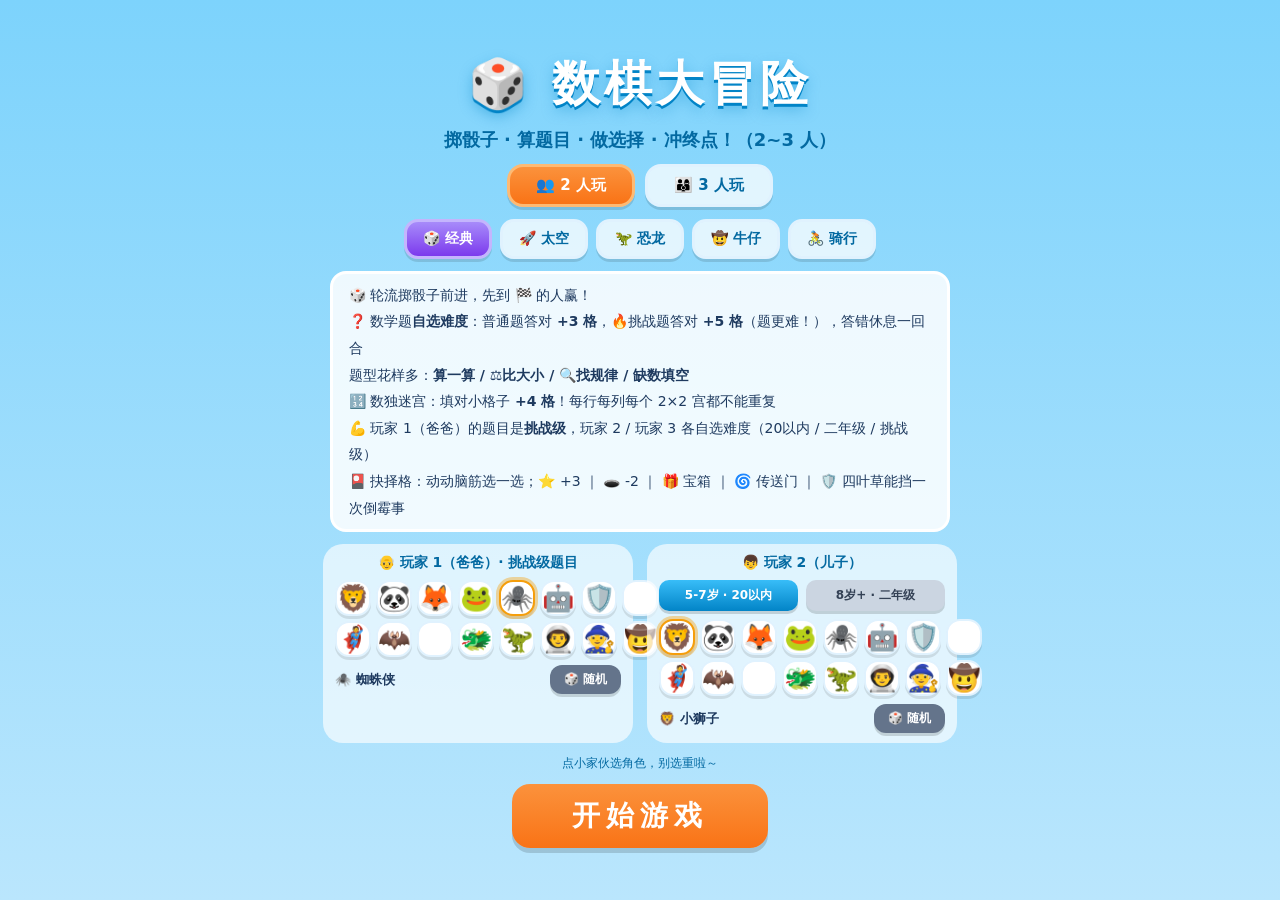
==== index.html @ 0724e5f3 "Add MathCraft game (single-file HTML) and headless test" ====
<!DOCTYPE html>
<html lang="zh-CN">
<head>
<meta charset="UTF-8">
<meta name="viewport" content="width=device-width, initial-scale=1.0, maximum-scale=1.0, user-scalable=no, viewport-fit=cover">
<title>数棋大冒险</title>
<style>
:root{
  --sky1:#7DD3FC; --sky2:#BAE6FD;
  --card:#FFFFFF;
  --ink:#1E3A5F;
  --gold:#F59E0B;
}
*{ margin:0; padding:0; box-sizing:border-box; -webkit-tap-highlight-color:transparent; }
html,body{ width:100%; height:100%; overflow:hidden; }
body{
  font-family:"PingFang SC","Microsoft YaHei",system-ui,sans-serif;
  background:linear-gradient(180deg,var(--sky1),var(--sky2));
  color:var(--ink);
  touch-action:manipulation;
  user-select:none; -webkit-user-select:none;
}
.hidden{ display:none !important; }

/* ============ 通用 ============ */
button{
  font-family:inherit; border:none; cursor:pointer;
  border-radius:18px; font-weight:700; color:#fff;
  box-shadow:0 5px 0 rgba(0,0,0,.15);
  transition:transform .08s, box-shadow .08s, filter .15s;
}
button:active{ transform:translateY(4px); box-shadow:0 1px 0 rgba(0,0,0,.15); }
button:disabled{ filter:grayscale(.6) opacity(.6); pointer-events:none; }

/* ============ 开始界面 ============ */
#screen-start{
  height:100%; display:flex; flex-direction:column; align-items:center;
  justify-content:center; gap:12px; padding:14px; text-align:center;
  overflow-y:auto;
}
#screen-start h1{
  font-size:clamp(28px,5vw,48px); color:#fff; letter-spacing:4px;
  text-shadow:0 3px 0 #0284C7, 0 6px 14px rgba(2,132,199,.4);
}
#screen-start .sub{ font-size:clamp(13px,2.2vw,18px); color:#0369A1; font-weight:700; }
#rules{
  background:rgba(255,255,255,.85); border-radius:16px; padding:8px 16px;
  font-size:clamp(12px,1.8vw,14px); line-height:1.9; max-width:620px;
  border:3px solid #fff; text-align:left;
}
#pick-zone{ display:flex; gap:14px; flex-wrap:wrap; justify-content:center; }
.pick-col{
  background:rgba(255,255,255,.65); border-radius:20px; padding:10px 12px;
  width:min(310px,94vw);
}
.pick-col h3{ font-size:14px; margin-bottom:8px; color:#0369A1; }
#pick-col2{ display:none; }
#pick-col2.show{ display:block; }

/* 人数切换 */
#np-row{ display:flex; gap:10px; }
.np-btn{
  font-size:15px; padding:9px 26px; background:rgba(255,255,255,.75);
  color:#0369A1; border:3px solid #E0F2FE; border-radius:16px;
  box-shadow:0 3px 0 rgba(0,0,0,.12);
}
.np-btn.sel{ background:linear-gradient(180deg,#FB923C,#F97316); color:#fff; border-color:#FDBA74; }

/* 主题选择 */
#theme-row{ display:flex; gap:8px; flex-wrap:wrap; justify-content:center; max-width:640px; }
.th-btn{
  font-size:14px; padding:8px 16px; background:rgba(255,255,255,.75);
  color:#0369A1; border:3px solid #E0F2FE; border-radius:14px;
  box-shadow:0 3px 0 rgba(0,0,0,.12);
}
.th-btn.sel{ background:linear-gradient(180deg,#A78BFA,#7C3AED); color:#fff; border-color:#C4B5FD; }

/* 难度自选弹窗（普通 +3 / 挑战 +5） */
.qlv-card{
  background:var(--card); border-radius:26px; padding:22px 24px; width:min(480px,94vw);
  text-align:center; box-shadow:0 18px 50px rgba(0,0,0,.35);
  border:5px solid #FDE68A; animation:pop .3s;
}
#qlv-who{ font-size:15px; color:#0369A1; font-weight:800; margin-bottom:4px; }
.qlv-title{ font-size:22px; font-weight:900; margin-bottom:16px; }
.qlv-opts{ display:flex; gap:12px; }
.qlv-opts button{ flex:1; min-height:84px; font-size:17px; line-height:1.5; padding:10px 12px; display:flex; align-items:center; justify-content:center; }
#qlv-a{ background:linear-gradient(180deg,#60A5FA,#3B82F6); }
#qlv-b{ background:linear-gradient(180deg,#FB923C,#EA580C); }
.char-grid{ display:grid; grid-template-columns:repeat(8,1fr); gap:5px; }
.char-btn{
  width:100%; aspect-ratio:1; border-radius:14px; font-size:clamp(20px,4vw,26px); padding:0;
  background:#fff; border:2.5px solid #E0F2FE; box-shadow:0 3px 0 rgba(0,0,0,.1);
  display:flex; align-items:center; justify-content:center;
}
.char-btn.sel{ border-color:var(--gold); box-shadow:0 0 0 3px rgba(245,158,11,.4),0 3px 0 rgba(0,0,0,.1); }
.char-btn:active{ transform:translateY(2px); }
.pick-foot{ display:flex; align-items:center; justify-content:space-between; margin-top:8px; }
.pick-name{ font-size:13px; font-weight:900; }
.btn-rand{
  font-size:12px; padding:6px 14px; background:#64748B; border-radius:12px; box-shadow:0 3px 0 rgba(0,0,0,.15);
}
#btn-start{
  font-size:clamp(20px,3.4vw,28px); padding:13px 60px;
  background:linear-gradient(180deg,#FB923C,#F97316);
  letter-spacing:6px; flex-shrink:0;
}
.pick-note{ font-size:12px; color:#0369A1; }

/* ============ 游戏界面 ============ */
#screen-game{ height:100%; display:flex; }
#board-wrap{ flex:1; min-width:0; display:flex; align-items:center; justify-content:center; padding:8px; }
#board-box{
  position:relative; width:100%; height:100%;
  max-width:calc(100vh - 16px);
  background:#FFFDF5; border-radius:22px; box-shadow:0 10px 30px rgba(2,72,120,.25);
  border:5px solid #fff; overflow:hidden;
}
#board{ width:100%; height:100%; display:block; }

/* 面板 */
#panel{
  width:285px; flex-shrink:0; display:flex; flex-direction:column;
  gap:10px; padding:12px; background:rgba(255,255,255,.55); backdrop-filter:blur(4px);
  border-left:3px solid rgba(255,255,255,.8);
}
.p-card{
  display:flex; align-items:center; gap:10px; background:var(--card);
  border-radius:16px; padding:10px 12px; border:3px solid #E2E8F0;
  transition:border-color .2s, box-shadow .2s;
}
#pcards{ display:flex; flex-direction:column; gap:10px; }
.p-card.active{ border-color:var(--gold); box-shadow:0 0 0 4px rgba(245,158,11,.35); }
.pc-emoji{ font-size:34px; line-height:1; }
.pc-name{ font-weight:800; font-size:15px; }
.pc-lv{ font-size:10px; background:#DBEAFE; color:#1D4ED8; border-radius:8px; padding:1px 6px; font-weight:800; margin-left:5px; }
.pc-pos{ font-size:12px; color:#64748B; font-weight:600; }

#btn-dice{
  background:linear-gradient(180deg,#34D399,#10B981);
  display:flex; flex-direction:column; align-items:center; gap:2px;
  padding:12px; font-size:15px; letter-spacing:2px;
}
#dice-face{ font-size:44px; line-height:1.1; }
#dice-num{ font-size:22px; }
#turn-name{ font-size:12px; opacity:.9; }

#log{
  flex:1; min-height:60px; background:rgba(255,255,255,.75); border-radius:14px;
  padding:8px 10px; overflow:hidden; display:flex; flex-direction:column; gap:5px;
  font-size:12.5px; line-height:1.45;
}
#log div{ animation:fadein .35s; }
#log div:first-child{ font-weight:800; color:#0369A1; }
@keyframes fadein{ from{opacity:0; transform:translateY(-4px);} to{opacity:1;} }

#btn-sound{
  position:absolute; top:10px; right:10px; z-index:30;
  width:46px; height:46px; border-radius:50%; font-size:22px;
  background:rgba(255,255,255,.9); border:3px solid #E0F2FE; box-shadow:none;
}
#btn-back{
  position:absolute; top:10px; left:10px; z-index:30;
  width:46px; height:46px; border-radius:50%; font-size:21px;
  background:rgba(255,255,255,.9); border:3px solid #E0F2FE; box-shadow:none;
}
#btn-back.armed{ background:#FEE2E2; border-color:#FCA5A5; }

/* ============ 弹窗通用 ============ */
.modal{
  position:fixed; inset:0; background:rgba(14,42,71,.55); z-index:50;
  display:flex; align-items:center; justify-content:center; padding:18px;
}

/* ============ 答题弹窗 ============ */
.quiz-card{
  background:var(--card); border-radius:26px; padding:22px 26px; width:min(480px,94vw);
  text-align:center; box-shadow:0 18px 50px rgba(0,0,0,.35);
  border:5px solid #FDE68A; animation:pop .3s;
}
@keyframes pop{ from{transform:scale(.7); opacity:0;} to{transform:scale(1);} }
#quiz-who{ font-size:15px; color:#0369A1; font-weight:800; margin-bottom:6px; }
#quiz-text{
  font-size:clamp(34px,8vw,54px); font-weight:900; letter-spacing:2px;
  margin:8px 0 18px; color:var(--ink);
}
#quiz-opts{ display:flex; gap:12px; justify-content:center; flex-wrap:wrap; }
.q-opt{
  min-width:110px; padding:16px 20px; font-size:34px; font-weight:900;
  background:linear-gradient(180deg,#60A5FA,#3B82F6);
}
.q-opt.ok{ background:linear-gradient(180deg,#4ADE80,#22C55E); animation:shake .4s; }
.q-opt.no{ background:linear-gradient(180deg,#F87171,#EF4444); animation:shake .4s; }
@keyframes shake{ 25%{transform:translateX(-6px)} 75%{transform:translateX(6px)} }
#quiz-result{ margin-top:14px; font-size:20px; font-weight:900; min-height:28px; }

/* ============ 抉择事件弹窗 ============ */
.event-card{
  background:var(--card); border-radius:26px; padding:22px 24px; width:min(500px,94vw);
  text-align:center; box-shadow:0 18px 50px rgba(0,0,0,.35);
  border:5px solid #C4B5FD; animation:pop .3s;
}
#ev-icon{ font-size:56px; line-height:1.2; }
#ev-title{ font-size:24px; font-weight:900; margin:4px 0 8px; color:var(--ink); }
#ev-text{
  font-size:15px; line-height:1.75; color:#334155; background:#F8FAFC;
  border-radius:14px; padding:10px 14px; margin-bottom:16px;
}
.ev-opts{ display:flex; gap:12px; }
.ev-opts button{
  flex:1; min-height:76px; font-size:17px; line-height:1.5; padding:10px 12px;
  display:flex; align-items:center; justify-content:center;
}
#ev-a{ background:linear-gradient(180deg,#FB923C,#EA580C); }
#ev-b{ background:linear-gradient(180deg,#38BDF8,#0284C7); }
#ev-result{ margin-top:14px; font-size:20px; font-weight:900; min-height:28px; }

/* ============ 数独迷宫弹窗 ============ */
.sudoku-card{
  background:var(--card); border-radius:26px; padding:22px 26px; width:min(460px,94vw);
  text-align:center; box-shadow:0 18px 50px rgba(0,0,0,.35);
  border:5px solid #A7F3D0; animation:pop .3s;
}
#sd-who{ font-size:15px; color:#0369A1; font-weight:800; margin-bottom:12px; }
#sd-grid{
  display:grid; grid-template-columns:repeat(4,1fr); gap:4px;
  width:min(290px,76vw); margin:0 auto 16px;
  background:#334155; padding:5px; border-radius:12px;
}
.sd-cell{
  aspect-ratio:1; background:#F8FAFC; border-radius:8px;
  display:flex; align-items:center; justify-content:center;
  font-size:clamp(22px,6vw,30px); font-weight:900; color:var(--ink);
}
.sd-cell.b2{ background:#FEF9C3; }          /* 对角宫用淡黄区分 2×2 分区 */
.sd-cell.h{ background:#FEF3C7; outline:3px solid #F59E0B; }
.sd-cell.ok{ background:#4ADE80; }
.sd-cell.no{ background:#F87171; }
#sd-opts{ display:flex; gap:10px; justify-content:center; }
#sd-opts button{
  width:62px; height:62px; font-size:30px; font-weight:900;
  background:linear-gradient(180deg,#34D399,#059669);
}
#sd-opts button:disabled{ opacity:.35; }
#sd-result{ margin-top:12px; font-size:19px; font-weight:900; min-height:26px; }

/* 长题目（比大小/找规律/填空）字号 */
#quiz-text.small{ font-size:clamp(24px,5.5vw,40px); letter-spacing:1px; }

/* 开始界面难度按钮 */
.lv-row{ display:flex; gap:8px; margin-bottom:8px; }
.lv-btn{
  flex:1; font-size:12px; padding:7px 4px; background:#CBD5E1; color:#334155;
  border-radius:10px; box-shadow:0 3px 0 rgba(0,0,0,.15);
}
.lv-btn.sel{ background:linear-gradient(180deg,#38BDF8,#0284C7); color:#fff; }

/* ============ 胜利界面 ============ */
.win-card{
  background:var(--card); border-radius:26px; padding:28px 34px; text-align:center;
  width:min(440px,92vw); border:5px solid #FDE68A; animation:pop .35s; position:relative;
}
#win-emoji{ font-size:88px; animation:bounce 1s infinite alternate; }
@keyframes bounce{ from{transform:translateY(0)} to{transform:translateY(-14px)} }
#win-text{ font-size:30px; font-weight:900; margin:8px 0 18px; color:var(--ink); }
#btn-again{ font-size:20px; padding:12px 40px; background:linear-gradient(180deg,#FB923C,#F97316); margin:0 6px; }
#btn-home{ font-size:15px; padding:12px 24px; background:#94A3B8; margin:0 6px; }
.confetti{ position:absolute; inset:0; overflow:hidden; pointer-events:none; border-radius:22px; }
.confetti span{
  position:absolute; top:-40px; font-size:22px; animation:fall linear infinite;
}
@keyframes fall{ to{ transform:translateY(120vh) rotate(360deg); } }

/* ============ Toast ============ */
#toast{
  position:fixed; left:50%; bottom:9%; transform:translateX(-50%) translateY(20px);
  background:rgba(30,58,95,.92); color:#fff; font-size:17px; font-weight:800;
  padding:12px 26px; border-radius:40px; z-index:60; opacity:0;
  transition:opacity .25s, transform .25s; pointer-events:none; white-space:nowrap;
  max-width:94vw; overflow:hidden; text-overflow:ellipsis;
}
#toast.show{ opacity:1; transform:translateX(-50%) translateY(0); }

/* ============ 竖屏适配 ============ */
@media (orientation:portrait){
  #screen-game{ flex-direction:column; }
  #board-box{ max-width:none; max-height:56vh; }
  #panel{
    width:auto; flex-direction:row; align-items:center; flex-wrap:wrap;
    border-left:none; border-top:3px solid rgba(255,255,255,.8);
    gap:8px; padding:8px 10px;
  }
  .p-card{ flex:1; min-width:120px; padding:6px 10px; }
  .pc-emoji{ font-size:26px; }
  .pc-name{ font-size:13px; }
  #btn-dice{ padding:6px 18px; flex-direction:row; gap:8px; }
  #dice-face{ font-size:30px; }
  #dice-num{ font-size:16px; }
  #turn-name{ display:none; }
  #log{ display:none; }
  .ev-opts{ flex-direction:column; }
}
</style>
</head>
<body>

<!-- ===== 开始界面 ===== -->
<div id="screen-start">
  <h1 id="game-title">🎲 数棋大冒险</h1>
  <div class="sub">掷骰子 · 算题目 · 做选择 · 冲终点！（2~3 人）</div>
  <div id="np-row">
    <button class="np-btn sel" id="np-2">👥 2 人玩</button>
    <button class="np-btn" id="np-3">👨‍👩‍👦 3 人玩</button>
  </div>
  <div id="theme-row">
    <button class="th-btn sel" data-theme="classic">🎲 经典</button>
    <button class="th-btn" data-theme="space">🚀 太空</button>
    <button class="th-btn" data-theme="dino">🦖 恐龙</button>
    <button class="th-btn" data-theme="cowboy">🤠 牛仔</button>
    <button class="th-btn" data-theme="bike">🚴 骑行</button>
  </div>
  <div id="rules">
    🎲 轮流掷骰子前进，先到 🏁 的人赢！<br>
    ❓ 数学题<b>自选难度</b>：普通题答对 <b>+3 格</b>，🔥挑战题答对 <b>+5 格</b>（题更难！），答错休息一回合<br>
    题型花样多：<b>算一算 / ⚖️比大小 / 🔍找规律 / 缺数填空</b><br>
    🔢 数独迷宫：填对小格子 <b>+4 格</b>！每行每列每个 2×2 宫都不能重复<br>
    💪 玩家 1（爸爸）的题目是<b>挑战级</b>，玩家 2 / 玩家 3 各自选难度（20以内 / 二年级 / 挑战级）<br>
    🎴 抉择格：动动脑筋选一选；⭐ +3 ｜ 🕳️ -2 ｜ 🎁 宝箱 ｜ 🌀 传送门 ｜ 🛡️ 四叶草能挡一次倒霉事
  </div>
  <div id="pick-zone">
    <div class="pick-col">
      <h3>👴 玩家 1（爸爸）· 挑战级题目</h3>
      <div class="char-grid" id="pick0"></div>
      <div class="pick-foot">
        <span class="pick-name" id="pname-pick0"></span>
        <button class="btn-rand" id="rand0">🎲 随机</button>
      </div>
    </div>
    <div class="pick-col">
      <h3>👦 玩家 2（儿子）</h3>
      <div class="lv-row">
        <button class="lv-btn sel" id="lv-easy">5-7岁 · 20以内</button>
        <button class="lv-btn" id="lv-mid">8岁+ · 二年级</button>
      </div>
      <div class="char-grid" id="pick1"></div>
      <div class="pick-foot">
        <span class="pick-name" id="pname-pick1"></span>
        <button class="btn-rand" id="rand1">🎲 随机</button>
      </div>
    </div>
    <div class="pick-col" id="pick-col2">
      <h3>🧑 玩家 3</h3>
      <div class="lv-row">
        <button class="lv-btn sel" id="lv2-easy">5-7岁</button>
        <button class="lv-btn" id="lv2-mid">8岁+</button>
        <button class="lv-btn" id="lv2-hard">挑战级</button>
      </div>
      <div class="char-grid" id="pick2"></div>
      <div class="pick-foot">
        <span class="pick-name" id="pname-pick2"></span>
        <button class="btn-rand" id="rand2">🎲 随机</button>
      </div>
    </div>
  </div>
  <div class="pick-note">点小家伙选角色，别选重啦～</div>
  <button id="btn-start">开始游戏</button>
</div>

<!-- ===== 游戏界面 ===== -->
<div id="screen-game" class="hidden">
  <div id="board-wrap">
    <div id="board-box">
      <svg id="board" viewBox="0 0 1000 1000" preserveAspectRatio="xMidYMid meet"></svg>
      <button id="btn-back" title="返回主页">🏠</button>
      <button id="btn-sound" title="声音">🔊</button>
    </div>
  </div>
  <div id="panel">
    <div id="pcards"></div>
    <button id="btn-dice">
      <span id="dice-face">🎲</span>
      <span id="dice-num">掷骰子</span>
      <span id="turn-name"></span>
    </button>
    <div id="log"></div>
  </div>
</div>

<!-- ===== 难度自选弹窗 ===== -->
<div id="modal-qlv" class="modal hidden">
  <div class="qlv-card">
    <div id="qlv-who"></div>
    <div class="qlv-title">敢挑战更难的题吗？</div>
    <div class="qlv-opts">
      <button id="qlv-a">🙂 普通题<br>答对 +3 格</button>
      <button id="qlv-b">🔥 挑战题<br>答对 +5 格</button>
    </div>
  </div>
</div>

<!-- ===== 答题弹窗 ===== -->
<div id="modal-quiz" class="modal hidden">
  <div class="quiz-card">
    <div id="quiz-who"></div>
    <div id="quiz-text"></div>
    <div id="quiz-opts"></div>
    <div id="quiz-result"></div>
  </div>
</div>

<!-- ===== 抉择事件弹窗 ===== -->
<div id="modal-event" class="modal hidden">
  <div class="event-card">
    <div id="ev-icon">🎴</div>
    <div id="ev-title"></div>
    <div id="ev-text"></div>
    <div class="ev-opts">
      <button id="ev-a"></button>
      <button id="ev-b"></button>
    </div>
    <div id="ev-result"></div>
  </div>
</div>

<!-- ===== 数独迷宫弹窗 ===== -->
<div id="modal-sudoku" class="modal hidden">
  <div class="sudoku-card">
    <div id="sd-who"></div>
    <div id="sd-grid"></div>
    <div id="sd-opts"></div>
    <div id="sd-result"></div>
  </div>
</div>

<!-- ===== 胜利界面 ===== -->
<div id="overlay-win" class="modal hidden">
  <div class="win-card">
    <div class="confetti" id="confetti"></div>
    <div id="win-emoji"></div>
    <div id="win-text"></div>
    <button id="btn-again">再来一局</button>
    <button id="btn-home">回首页</button>
  </div>
</div>

<div id="toast"></div>

<script>
"use strict";
/* =========================================================
   数棋大冒险 v5 —— 2~3 人数学棋盘游戏
   10×10=100 格蛇形路径：掷骰子 + 分难度数学题（可自选挑战）
   + 情境抉择 + 数独迷宫 + 5 套主题皮肤
========================================================= */
const COLS = 10, ROWS = 10, TOTAL = COLS * ROWS, CELL = 100;

/* 16 个角色：动物 / 超级英雄 / 神话巨兽 / 职业梦想 */
const CHARS = [
  { id:'lion',    emoji:'🦁', name:'小狮子', color:'#F59E0B' },
  { id:'panda',   emoji:'🐼', name:'大熊猫', color:'#64748B' },
  { id:'fox',     emoji:'🦊', name:'小狐狸', color:'#F97316' },
  { id:'frog',    emoji:'🐸', name:'小青蛙', color:'#22C55E' },
  { id:'spider',  emoji:'🕷️', name:'蜘蛛侠', color:'#DC2626' },
  { id:'iron',    emoji:'🤖', name:'钢铁侠', color:'#0284C7' },
  { id:'captain', emoji:'🛡️', name:'美国队长', color:'#1D4ED8' },
  { id:'thor',    emoji:'⚡', name:'雷神', color:'#7C3AED' },
  { id:'superman',emoji:'🦸', name:'超人', color:'#B91C1C' },
  { id:'batman',  emoji:'🦇', name:'蝙蝠侠', color:'#111827' },
  { id:'monkey',  emoji:'🐵', name:'孙悟空', color:'#EA580C' },
  { id:'dragon',  emoji:'🐲', name:'小神龙', color:'#059669' },
  { id:'dino',    emoji:'🦖', name:'霸王龙', color:'#16A34A' },
  { id:'astro',   emoji:'👨‍🚀', name:'宇航员', color:'#4F46E5' },
  { id:'wizard',  emoji:'🧙', name:'魔法师', color:'#9333EA' },
  { id:'cowboy',  emoji:'🤠', name:'小牛仔', color:'#A16207' },
];

const CELL_STYLE = {
  start:  { bg:'#86EFAC', icon:'' },
  end:    { bg:'#FCA5A5', icon:'' },
  normal: { bg:null,      icon:'' },
  quiz:   { bg:'#BFDBFE', icon:'❓' },
  star:   { bg:'#FDE68A', icon:'⭐' },
  trap:   { bg:'#D6D3D1', icon:'🕳️' },
  chest:  { bg:'#FBCFE8', icon:'🎁' },
  choice: { bg:'#E9D5FF', icon:'🎴' },
  portal: { bg:'#DDD6FE', icon:'🌀' },
  sudoku: { bg:'#A7F3D0', icon:'🔢' },
};

/* ---------- 主题皮肤（背景 / 棋盘配色 / 起终点图标 / 标题） ---------- */
const THEMES = {
  classic: { title:'🎲 数棋大冒险', bg:['#7DD3FC','#BAE6FD'], boardBg:'#FFFDF5', cells:['#FFF7E0','#FDECC8'], start:'🚩', end:'🏁' },
  space:   { title:'🚀 太空数棋',  bg:['#312E81','#7C3AED'], boardBg:'#F5F3FF', cells:['#EDE9FE','#E0E7FF'], start:'🚀', end:'🪐' },
  dino:    { title:'🦖 恐龙数棋',  bg:['#059669','#6EE7B7'], boardBg:'#F7FDF2', cells:['#ECFDF5','#D1FAE5'], start:'🥚', end:'🌋' },
  cowboy:  { title:'🤠 牛仔数棋',  bg:['#D97706','#FDE68A'], boardBg:'#FFFDF5', cells:['#FEF3C7','#FDE68A'], start:'🌵', end:'💰' },
  bike:    { title:'🚴 骑行数棋',  bg:['#0284C7','#67E8F9'], boardBg:'#F0FDFA', cells:['#CCFBF1','#BEEFE8'], start:'🚴', end:'🏆' },
};
let theme = 'classic';
function applyTheme(t){
  theme = t;
  const TH = THEMES[t];
  document.body.style.background = `linear-gradient(180deg,${TH.bg[0]},${TH.bg[1]})`;
  $('board-box').style.background = TH.boardBg;
  $('game-title').textContent = TH.title;
  document.querySelectorAll('.th-btn').forEach(b => b.classList.toggle('sel', b.dataset.theme === t));
}

/* ---------- 状态 ---------- */
let board = [];
let P = [];
let cur = 0;
let busy = false;
let winner = null;   // null=进行中；>=0 获胜者；-2=已中止
let soundOn = true;
let lastQ = '';
let nPlayers = 2;    // 2 或 3
const LV_LABEL = { easy:'20以内', mid:'二年级', hard:'挑战级 💪', hell:'极限 🔥' };

const $ = id => document.getElementById(id);
const sleep = ms => new Promise(r => setTimeout(r, ms));
const rnd = n => Math.floor(Math.random() * n);
function shuffle(a){ for(let i=a.length-1;i>0;i--){ const j=rnd(i+1); [a[i],a[j]]=[a[j],a[i]]; } return a; }

/* ---------- 音效（Web Audio 合成，无外部文件） ---------- */
let actx = null;
function beep(freq, dur, type, vol, when){
  if(!soundOn) return;
  try{
    if(!actx) actx = new (window.AudioContext || window.webkitAudioContext)();
    if(actx.state === 'suspended') actx.resume();
    const t = actx.currentTime + (when||0);
    const o = actx.createOscillator(), g = actx.createGain();
    o.type = type || 'sine';
    o.frequency.setValueAtTime(freq, t);
    g.gain.setValueAtTime(vol || 0.18, t);
    g.gain.exponentialRampToValueAtTime(0.01, t + dur);
    o.connect(g); g.connect(actx.destination);
    o.start(t); o.stop(t + dur + 0.05);
  }catch(e){}
}
const sfx = {
  dice(){ for(let i=0;i<4;i++) beep(300+rnd(400), .05, 'square', .08, i*.06); },
  move(){ beep(500+rnd(150), .06, 'sine', .12); },
  correct(){ beep(523,.12,'sine',.2); beep(659,.12,'sine',.2,.12); beep(784,.2,'sine',.2,.24); },
  wrong(){ beep(220,.18,'sawtooth',.12); beep(165,.25,'sawtooth',.12,.15); },
  star(){ [660,784,988,1319].forEach((f,i)=>beep(f,.1,'triangle',.15,i*.08)); },
  trap(){ beep(400,.15,'sawtooth',.1); beep(300,.15,'sawtooth',.1,.12); beep(200,.25,'sawtooth',.1,.24); },
  portal(){ for(let i=0;i<8;i++) beep(400+i*120,.06,'sine',.1,i*.05); },
  shield(){ [523,698,880].forEach((f,i)=>beep(f,.12,'triangle',.16,i*.09)); },
  win(){ [523,523,784,1047].forEach((f,i)=>beep(f,.18,'triangle',.2,i*.15)); [262,330,392,523].forEach((f,i)=>beep(f,.3,'sine',.12,i*.15)); },
};

/* ---------- 棋盘生成（每局随机） ---------- */
function cellXY(n){
  const row = Math.floor((n-1)/COLS);      // 0 = 底部行
  const idx = (n-1) % COLS;
  const col = (row % 2 === 0) ? idx : COLS-1-idx; // 蛇形
  return { col, row, x: col*CELL + CELL/2, y: (ROWS-1-row)*CELL + CELL/2 };
}
function isTrapNear(cells,n){
  const types = [n-1,n+1,n-COLS,n+COLS].filter(v=>v>=1&&v<=TOTAL);
  return types.some(v => cells[v-1].type === 'trap');
}
function genBoard(){
  const cells = [];
  for(let n=1;n<=TOTAL;n++) cells.push({ n, type:'normal' });
  cells[0].type = 'start';
  cells[TOTAL-1].type = 'end';

  const pool = [];
  for(let n=8;n<=TOTAL-2;n++) pool.push(n);   // 前 7 格安全区
  shuffle(pool);
  const used = new Set([1, TOTAL-1, TOTAL]);
  const take = cond => {
    for(let i=0;i<pool.length;i++){
      const v = pool[i];
      if(!used.has(v) && (!cond || cond(v))) { used.add(v); return pool.splice(i,1)[0]; }
    }
    return null;
  };
  const setT = (n,t) => { if(n) cells[n-1].type = t; };

  // 传送门最先分配（入口 15~50，出口 = 入口 + 15~25 且为可用格）
  const pin = take(n => n>=15 && n<=50);
  if(pin){
    let pout = null;
    for(let k=15;k<=25 && !pout;k++){
      const cand = pin + k;
      if(cand < TOTAL-1 && !used.has(cand)){ pout = cand; used.add(cand); }
    }
    if(pout){ setT(pin,'portal'); cells[pin-1].exit = pout; }
  }
  // 数学题 20 个（核心玩法，多一点）
  for(let i=0;i<20;i++) setT(take(), 'quiz');
  // 幸运星 8 个
  for(let i=0;i<8;i++) setT(take(), 'star');
  // 宝箱 5 个
  for(let i=0;i<5;i++) setT(take(), 'chest');
  // 陷阱 8 个（彼此不相邻）
  for(let i=0;i<8;i++) setT(take(n => !isTrapNear(cells,n)), 'trap');
  // 抉择格 6 个
  for(let i=0;i<6;i++) setT(take(), 'choice');
  // 数独迷宫 4 个
  for(let i=0;i<4;i++) setT(take(), 'sudoku');
  return cells;
}

/* ---------- 棋盘渲染 ---------- */
function svgEl(tag, attrs){
  const el = document.createElementNS('http://www.w3.org/2000/svg', tag);
  for(const k in attrs) el.setAttribute(k, attrs[k]);
  return el;
}
function renderBoard(){
  const svg = $('board');
  svg.innerHTML = '';
  const TH = THEMES[theme];
  board.forEach(c => {
    const { x, y } = cellXY(c.n);
    const st = CELL_STYLE[c.type];
    let bg = st.bg;
    if(!bg){
      const { col, row } = cellXY(c.n);
      bg = (col + row) % 2 === 0 ? TH.cells[0] : TH.cells[1];
    }
    const g = svgEl('g', {});
    g.appendChild(svgEl('rect', {
      x:x-42, y:y-42, width:84, height:84, rx:18, fill:bg,
      stroke:'#FFFFFF', 'stroke-width':3,
    }));
    const num = svgEl('text', {
      x:x-32, y:y-26, 'font-size':17, fill:'#94A3B8',
      'font-weight':800, 'font-family':'inherit',
    });
    num.textContent = c.n;
    g.appendChild(num);
    const iconTxt = (c.type === 'start') ? TH.start : (c.type === 'end') ? TH.end : st.icon;
    if(iconTxt){
      const ic = svgEl('text', {
        x, y:y+8, 'font-size':c.type==='end'?46:36, 'text-anchor':'middle',
      });
      ic.textContent = iconTxt;
      g.appendChild(ic);
      if(c.type === 'portal'){
        const out = svgEl('text', {
          x, y:y+34, 'font-size':16, fill:'#6D28D9', 'text-anchor':'middle', 'font-weight':800,
        });
        out.textContent = '→' + c.exit;
        g.appendChild(out);
      }
    }
    svg.appendChild(g);
  });
  P.forEach((p,i) => {
    const g = svgEl('g', { class:'pawn' });
    const small = (nPlayers === 3);   // 3 人时棋子缩小
    g.appendChild(svgEl('circle', {
      r: small ? 26 : 33, fill:p.color, 'fill-opacity':.3, stroke:p.color, 'stroke-width':4,
    }));
    const t = svgEl('text', {
      'font-size': small ? 34 : 42, 'text-anchor':'middle', y:12,
    });
    t.textContent = p.emoji;
    g.appendChild(t);
    p.g = g;
    svg.appendChild(g);
    positionPawn(i, false);
  });
}
function positionPawn(i, hop){
  const p = P[i];
  const { x, y } = cellXY(p.pos);
  // 同格多人棋子的排布偏移
  const OFF2 = [[-19,-13],[19,13]];
  const OFF3 = [[-28,-16],[28,-16],[0,20]];
  const [dx, dy] = (nPlayers === 3 ? OFF3 : OFF2)[i] || [0,0];
  const dy2 = hop ? -12 : 0;
  p.g.setAttribute('transform', `translate(${x+dx},${y+dy+dy2})`);
}

/* ---------- 数学题生成（三档难度 × 四种题型） ----------
   easy（5-7岁）：20 以内加减
   mid（8岁+）：乘法口诀 + 100以内加减 + 表内除法
   hard（爸爸）：100 以内加减 + 表内乘除 + 递减/平方规律
   题型：calc 算一算 / cmp 比大小 / seq 找规律 / blank 缺数填空  */
function pickLevelCalc(level){
  let a, b, ans, op;
  if(level === 'hell'){
    const r = Math.random();
    if(r < 0.35){ op='+'; a = 100 + rnd(650); const bmax = 940 - a; b = bmax >= 20 ? 20 + rnd(bmax - 19) : 20; ans = a + b; }
    else if(r < 0.65){ op='-'; a = 300 + rnd(600); b = 50 + rnd(a - 50); ans = a - b; }
    else if(r < 0.85){ op='×'; a = 12 + rnd(80); b = 3 + rnd(7); ans = a * b; }
    else { op='÷'; b = 3 + rnd(12); ans = 3 + rnd(30); a = b * ans; }
  }else if(level === 'hard'){
    const r = Math.random();
    if(r < 0.35){ op='+'; a = 15 + rnd(75); const bmax = 95 - a; b = bmax >= 5 ? 5 + rnd(bmax - 4) : 5; ans = a + b; }
    else if(r < 0.65){ op='-'; a = 25 + rnd(74); b = 5 + rnd(a - 5); ans = a - b; }
    else if(r < 0.85){ op='×'; a = 3 + rnd(7); b = 3 + rnd(7); ans = a * b; }
    else { op='÷'; b = 2 + rnd(7); ans = 2 + rnd(8); a = b * ans; }
  }else if(level === 'mid'){
    const r = Math.random();
    if(r < 0.5){ op='×'; a = 2 + rnd(8); b = 2 + rnd(8); ans = a * b; }
    else if(r < 0.8){ op='+'; a = 12 + rnd(78); const bmax = 95 - a; b = bmax >= 5 ? 5 + rnd(bmax - 4) : 5; ans = a + b; }
    else { op='÷'; b = 2 + rnd(7); ans = 2 + rnd(8); a = b * ans; }
  }else{
    if(Math.random() < 0.5){ op='+'; a = 2 + rnd(17); const bmax = Math.min(9, 20 - a); b = bmax >= 1 ? 1 + rnd(bmax) : 1; ans = a + b; }
    else { op='-'; a = 5 + rnd(15); b = 1 + rnd(a-1); ans = a - b; }
  }
  return { a, b, ans, op };
}
function genQuestion(level){
  let text, ans;
  const r = Math.random();
  const mode = (r < 0.4) ? 'calc' : (r < 0.6) ? 'cmp' : (r < 0.8) ? 'seq' : 'blank';

  if(mode === 'cmp'){            // 比大小："8 + 5 ◯ 12"
    let lv, rv;
    if(level === 'easy'){ const c = pickLevelCalc('easy'); lv = c.ans; text = `${c.a} ${c.op} ${c.b}`; rv = Math.max(0, lv + (Math.random()<0.3 ? 0 : (Math.random()<0.5?-1:1)*(1+rnd(3)))); }
    else if(level === 'mid'){
      const L = pickLevelCalc('mid'), R = pickLevelCalc('mid');
      lv = L.ans; rv = R.ans;
      text = `${L.a} ${L.op} ${L.b} ◯ ${R.a} ${R.op} ${R.b}`;
      ans = lv > rv ? '>' : lv < rv ? '<' : '=';
      return { text, ans, opts: shuffle(['>','<','=']), small:true };
    }
    if(level === 'easy') text += ` ◯ ${rv}`;
    else { // hard / hell：两边都是算式
      const lvCalc = (level === 'hell') ? 'hell' : 'hard';
      const L = pickLevelCalc(lvCalc), R = pickLevelCalc(lvCalc);
      lv = L.ans; rv = R.ans;
      text = `${L.a} ${L.op} ${L.b} ◯ ${R.a} ${R.op} ${R.b}`;
    }
    ans = lv > rv ? '>' : lv < rv ? '<' : '=';
    return { text, ans, opts: shuffle(['>','<','=']), small:true };
  }

  if(mode === 'seq'){            // 找规律："3, 6, 9, ?, 15"
    let arr;
    if(level === 'easy'){
      const d = [1,2,3,5,10][rnd(5)], s = 1 + rnd(9);
      arr = [s, s+d, s+2*d, s+3*d, s+4*d];
    }else if(level === 'mid'){
      if(Math.random() < 0.6){ const d = 2 + rnd(5), s = 1 + rnd(8); arr = [s, s+d, s+2*d, s+3*d, s+4*d]; }
      else { const s = 1 + rnd(3); arr = [s, s*2, s*4, s*8, s*16]; }   // 翻倍序列
    }else if(level === 'hard'){
      const t = Math.random();
      if(t < 0.4){ const d = 2 + rnd(7), s = 40 + rnd(55); arr = [s, s-d, s-2*d, s-3*d, s-4*d]; } // 递减
      else if(t < 0.7){ const m = 1 + rnd(2); arr = [1, 4, 9, 16, 25].map(x => x * m); }           // 平方数
      else { const d = 3 + rnd(7), s = 2 + rnd(10); arr = [s, s+d, s+2*d, s+3*d, s+4*d]; }
    }else{ // hell
      const t = Math.random();
      if(t < 0.4){ const d = 8 + rnd(20), s = 300 + rnd(600); arr = [s, s-d, s-2*d, s-3*d, s-4*d]; }
      else if(t < 0.7){ const m = 1 + rnd(4); arr = [1, 4, 9, 16, 25].map(x => x * m); }
      else { const d = 9 + rnd(20), s = 5 + rnd(30); arr = [s, s+d, s+2*d, s+3*d, s+4*d]; }
    }
    const hole = 2 + rnd(2);     // 挖第 3 或第 4 个
    ans = arr[hole];
    text = arr.map((v,i) => i===hole ? '?' : v).join(', ');
    return { text, ans: String(ans), opts: genNumOpts(ans, level), small:true };
  }

  if(mode === 'blank'){          // 缺数填空："7 + ? = 12" / "4 × ? = 24"
    let a, op, c;
    if(level === 'easy'){
      if(Math.random() < 0.6){ a = 2 + rnd(16); c = a + 1 + rnd(Math.max(1, 19 - a)); op='+'; }
      else { a = 6 + rnd(14); c = 1 + rnd(a - 1); op='-'; }
    }else if(level === 'mid'){
      const t = Math.random();
      if(t < 0.5){ a = 2 + rnd(8); op='×'; c = a * (2 + rnd(8)); }
      else if(t < 0.8){ a = 20 + rnd(75); op='-'; c = 1 + rnd(a - 1); }
      else { op='÷'; const b = 2 + rnd(7), q = 2 + rnd(8); a = b * q; c = b; /* a ÷ ? = q */ }
      if(op==='÷') return { text: `${a} ÷ ? = ${a / c}`, ans: String(c), opts: genNumOpts(c, level), small:true };
    }else if(level === 'hell'){
      const t = Math.random();
      if(t < 0.35){ a = 11 + rnd(80); op='×'; c = a * (3 + rnd(9)); }
      else if(t < 0.7){ a = 200 + rnd(700); op='-'; c = 10 + rnd(a - 10); }
      else { op='÷'; const b = 3 + rnd(12), q = 4 + rnd(30); a = b * q; c = b; return { text: `${a} ÷ ? = ${q}`, ans: String(c), opts: genNumOpts(c, level), small:true }; }
    }else{
      const t = Math.random();
      if(t < 0.35){ a = 3 + rnd(8); op='×'; c = a * (3 + rnd(7)); }
      else if(t < 0.7){ a = 40 + rnd(55); op='-'; c = 5 + rnd(a - 5); }
      else { op='÷'; const b = 3 + rnd(7), q = 3 + rnd(9); a = b * q; c = b; return { text: `${a} ÷ ? = ${q}`, ans: String(c), opts: genNumOpts(c, level), small:true }; }
    }
    // a op ? = c
    if(op==='×') return { text: `${a} × ? = ${c}`, ans: String(c / a), opts: genNumOpts(c / a, level), small:true };
    if(op==='+') return { text: `${a} + ? = ${c}`, ans: String(c - a), opts: genNumOpts(c - a, level), small:true };
    return { text: `${a} - ? = ${c}`, ans: String(a - c), opts: genNumOpts(a - c, level), small:true };
  }

  // calc 算一算（默认）
  const c = pickLevelCalc(level);
  text = `${c.a} ${c.op} ${c.b} = ?`;
  return { text, ans: String(c.ans), opts: genNumOpts(c.ans, level), small:false };
}
function genNumOpts(ans, level){
  const maxV = (level === 'easy') ? 20 : (level === 'hell') ? 999 : 100;
  const opts = new Set([ans]);
  for(const d of shuffle(level === 'hell' ? [1,-1,10,-10,100,-100,5,-5] : level === 'hard' ? [1,-1,2,-2,10,-10,5,-5] : [1,-1,2,-2,10,-10,3])){
    if(opts.size >= 3) break;
    const v = ans + d;
    if(v >= 0 && v <= maxV && !opts.has(v)) opts.add(v);
  }
  let g2 = 0;
  while(opts.size < 3 && g2++ < 50){
    const v = rnd(maxV + 1);
    if(v >= 0 && !opts.has(v)) opts.add(v);
  }
  return shuffle([...opts]).map(String);
}

/* ---------- 抉择事件（锻炼判断力） ----------
   A 选项偏冒险/即时，B 选项偏稳妥/长远，孩子自己权衡 */
const EVENTS = [
  {
    id:'honey', icon:'🍯', title:'蜂蜜山洞',
    text:'山洞里有一大罐金黄的蜂蜜，可洞里传来蜜蜂的嗡嗡声…冲进去可能拿到一大口，也可能被蛰！',
    a:'🐝 冲进去拿蜂蜜！', b:'🚶 不冒险，绕着走',
    // a: 60% +5 / 40% -3(护盾可挡) ；b: +2
  },
  {
    id:'bridge', icon:'🌉', title:'摇晃的独木桥',
    text:'一条小河挡住了去路，河上只有一根摇摇晃晃的独木桥。跑得快可能摔，爬得慢但稳…',
    a:'🏃 冲过去！', b:'🐢 慢慢爬过去',
    // a: 70% +4 / 30% -2(护盾可挡) ；b: +2
  },
  {
    id:'clover', icon:'🍀', title:'神奇四叶草',
    text:'路边长着一株闪闪发光的四叶草。现在吃掉能马上长力气，攒起来能当护身符，挡住下一次倒霉事…',
    a:'😋 现在就吃掉它！', b:'🛡️ 攒起来当护身符',
    // a: +2 ；b: 获得护盾
  },
  {
    id:'turtle', icon:'🐢', title:'巨龟出租车',
    text:'一只超级大的乌龟说：我可以带你去前面三格，不过我要先睡个午觉，你得等一等…',
    a:'🚕 坐乌龟车（要等一回合）', b:'🏃 自己跑，不用等',
    // a: +3 且下回合休息 ；b: +2
  },
  {
    id:'dragon', icon:'⚔️', title:'恶龙的城堡',
    text:'恶龙守着最后一座桥，它打了个哈欠说：来单挑啊！赢了给你宝石，输了可要挨揍。或者交出零食，它就放你过去…',
    a:'⚔️ 单挑恶龙！', b:'🍫 交出零食，保平安',
    // a: 65% +6 / 35% -4(护盾可挡) ；b: -1
  },
  {
    id:'horn', icon:'🎺', title:'魔法号角',
    text:'路边插着一只金色的号角，上面刻着字：吹响我，就会有人和你交换位置。想想现在谁在前面…',
    a:'🎺 吹响号角！', b:'🤫 不吹，安静路过',
    // a: 与对方交换位置（落后时才划算！）；b: +1
  },
  {
    id:'soup', icon:'🍄', title:'蘑菇屋的晚饭',
    text:'蘑菇屋的老板端出两碗汤：大碗香喷喷，喝完撑得想睡觉；小碗刚刚好，喝完还想跑两步…',
    a:'🍲 大碗汤！喝个痛快！', b:'🥣 小碗汤，不撑',
    // a: +5 且下回合休息 ；b: +2
  },
  {
    id:'box', icon:'💎', title:'神秘的宝盒',
    text:'地上有个宝盒在闪闪发光，它说：闭着眼抽一个，可能多可能少；旁边还有个小宝石，不多不少刚刚好…',
    a:'🤩 闭眼抽大奖！', b:'👌 拿旁边的小宝石',
    // a: 随机 +1~+6 ；b: +3
  },
];

function useShield(i){
  P[i].shield = false;
  sfx.shield();
  toast('🛡️ ' + P[i].name + ' 的护盾挡住了倒霉事！');
  log(P[i].emoji + ' 的护盾碎了 🛡️ 好险！');
  updatePanel();
}

async function applyChoice(i, ev, c){
  const who = P[i].emoji + ' ';
  const isA = (c === 'a');
  switch(ev.id){
    case 'honey':
      if(isA){
        if(Math.random() < 0.6){ sfx.star(); toast('🍯 抱着蜂蜜罐跑出来！+5'); await stepMove(i, 5); }
        else if(P[i].shield){ useShield(i); }
        else { sfx.trap(); toast('🐝 被蜜蜂蛰了一下！-3'); await stepMove(i, -3); }
      }else{ toast('🚶 稳稳绕过去 +2'); await stepMove(i, 2); }
      break;
    case 'bridge':
      if(isA){
        if(Math.random() < 0.7){ sfx.star(); toast('🏃 风一样跑过独木桥！+4'); await stepMove(i, 4); }
        else if(P[i].shield){ useShield(i); }
        else { sfx.trap(); toast('💦 脚一滑掉河里！-2'); await stepMove(i, -2); }
      }else{ toast('🐢 慢慢爬过去 +2'); await stepMove(i, 2); }
      break;
    case 'clover':
      if(isA){ sfx.star(); toast('🍀 吃掉四叶草，脚下生风！+2'); await stepMove(i, 2); }
      else { P[i].shield = true; sfx.shield(); toast('🛡️ 获得护盾！下次倒霉事会被挡住'); log(who + '获得护盾 🛡️'); updatePanel(); }
      break;
    case 'turtle':
      if(isA){ sfx.star(); toast('🐢 坐乌龟车出发！+3（下回合休息）'); await stepMove(i, 3); P[i].skip = true; updatePanel(); }
      else { toast('🏃 自己跑也很快 +2'); await stepMove(i, 2); }
      break;
    case 'dragon':
      if(isA){
        if(Math.random() < 0.65){ sfx.win(); toast('⚔️ 打赢了恶龙！宝石到手！+6'); await stepMove(i, 6); }
        else if(P[i].shield){ useShield(i); }
        else { sfx.trap(); toast('🐉 恶龙太厉害了！快跑！-4'); await stepMove(i, -4); }
      }else { sfx.trap(); toast('🍫 恶龙收下零食放行，-1'); await stepMove(i, -1); }
      break;
    case 'horn':
      if(isA){
        // 和最领先的对手换位置（3 人时更考验观察力！）
        const others = P.map((_,idx)=>idx).filter(idx=>idx!==i);
        const other = others.reduce((a,b)=>P[a].pos >= P[b].pos ? a : b);
        sfx.portal();
        if(P[other].pos > P[i].pos){ toast('🎺 号角响了！和 ' + P[other].name + ' 换位置！'); }
        else { toast('🎺 号角响了！可是换过去反而变远了…'); }
        log(who + '吹响号角 🎺 和 ' + P[other].emoji + ' 换了位置');
        const t = P[i].pos; P[i].pos = P[other].pos; P[other].pos = t;
        positionPawn(i, false); positionPawn(other, false);
        updatePanel();
        await sleep(600);
      }else { toast('🤫 安静路过 +1'); await stepMove(i, 1); }
      break;
    case 'soup':
      if(isA){ sfx.star(); toast('🍲 好喝！撑得打饱嗝～ +5（下回合休息）'); await stepMove(i, 5); P[i].skip = true; updatePanel(); }
      else { toast('🥣 小碗汤刚刚好 +2'); await stepMove(i, 2); }
      break;
    case 'box':
      if(isA){
        const n = 1 + rnd(6);
        if(n >= 5){ sfx.win(); toast('💎 抽到宝石！+' + n); }
        else { sfx.star(); toast('💎 抽到…+' + n + ' 格'); }
        await stepMove(i, n);
      }else { sfx.star(); toast('👌 小宝石稳稳到手 +3'); await stepMove(i, 3); }
      break;
  }
}
function runEvent(i){
  return new Promise(resolve => {
    const ev = EVENTS[rnd(EVENTS.length)];
    $('ev-icon').textContent = ev.icon;
    $('ev-title').textContent = ev.title;
    $('ev-text').textContent = ev.text;
    $('ev-a').textContent = ev.a;
    $('ev-b').textContent = ev.b;
    $('ev-result').textContent = '';
    const btnA = $('ev-a'), btnB = $('ev-b');
    btnA.disabled = false; btnB.disabled = false;
    $('modal-event').classList.remove('hidden');
    let done = false;
    const choose = async c => {
      if(done) return;
      done = true;
      btnA.disabled = true; btnB.disabled = true;
      beep(700, .06, 'sine', .12);
      $('modal-event').classList.add('hidden');
      await applyChoice(i, ev, c);
      resolve();
    };
    btnA.onclick = () => choose('a');
    btnB.onclick = () => choose('b');
  });
}

/* ---------- UI 辅助 ---------- */
function log(msg){
  const el = document.createElement('div');
  el.textContent = msg;
  const box = $('log');
  box.prepend(el);
  while(box.children.length > 5) box.lastChild.remove();
}
let toastTimer = null;
function toast(msg){
  const t = $('toast');
  t.textContent = msg;
  t.classList.add('show');
  clearTimeout(toastTimer);
  toastTimer = setTimeout(()=>t.classList.remove('show'), 1800);
}
function updatePanel(){
  P.forEach((p,i) => {
    $('pemoji'+i).textContent = p.emoji;
    $('pname'+i).textContent = p.name;
    const flags = [];
    if(p.shield) flags.push('🛡️ 有护盾');
    if(p.skip) flags.push('😴 下回合休息');
    $('ppos'+i).textContent = (flags.length ? flags.join(' ｜ ') + ' ｜ ' : '') + '第 ' + p.pos + ' / ' + TOTAL + ' 格';
    $('pcard'+i).classList.toggle('active', i===cur && winner===null);
  });
  $('turn-name').textContent = P[cur] ? (P[cur].emoji + ' ' + P[cur].name + ' 的回合') : '';
  $('btn-dice').disabled = busy || winner !== null;
}
function buildPanel(){
  const box = $('pcards');
  box.innerHTML = '';
  P.forEach((p,i) => {
    const card = document.createElement('div');
    card.className = 'p-card';
    card.id = 'pcard' + i;
    card.innerHTML = '<span class="pc-emoji" id="pemoji'+i+'">'+p.emoji+'</span>'
      + '<div><div class="pc-name"><span id="pname'+i+'"></span>'
      + '<span class="pc-lv">'+(LV_LABEL[p.level]||'')+'</span></div>'
      + '<div class="pc-pos" id="ppos'+i+'"></div></div>';
    box.appendChild(card);
  });
}

/* ---------- 移动 ---------- */
async function stepMove(i, steps){
  if(steps === 0) return;
  const dir = steps > 0 ? 1 : -1;
  const target = Math.max(1, Math.min(TOTAL, P[i].pos + steps));
  $('board').appendChild(P[i].g);
  while(P[i].pos !== target){
    if(winner !== null) return;   // 中止（返回主页）则停
    P[i].pos += dir;
    positionPawn(i, true);
    sfx.move();
    await sleep(115);
    positionPawn(i, false);
    await sleep(115);
    updatePanel();
  }
}

/* ---------- 数独迷宫（4×4 迷你数独） ---------- */
function sdOk(g, r, c, v){
  for(let i=0;i<4;i++){ if(g[r][i]===v || g[i][c]===v) return false; }
  const br = Math.floor(r/2)*2, bc = Math.floor(c/2)*2;
  for(let i=br;i<br+2;i++) for(let j=bc;j<bc+2;j++) if(g[i][j]===v) return false;
  return true;
}
function genSudokuFull(){
  const g = [[0,0,0,0],[0,0,0,0],[0,0,0,0],[0,0,0,0]];
  (function fill(pos){
    if(pos === 16) return true;
    const r = Math.floor(pos/4), c = pos % 4;
    for(const v of shuffle([1,2,3,4])){
      if(sdOk(g, r, c, v)){ g[r][c] = v; if(fill(pos+1)) return true; g[r][c] = 0; }
    }
    return false;
  })(0);
  return g;
}
function sdCountSolutions(g){
  const b = g.map(r => r.slice());
  let count = 0;
  (function go(pos){
    if(count > 1) return;
    if(pos === 16){ count++; return; }
    const r = Math.floor(pos/4), c = pos % 4;
    if(b[r][c] !== 0){ go(pos+1); return; }
    for(let v=1;v<=4;v++) if(sdOk(b, r, c, v)){ b[r][c] = v; go(pos+1); b[r][c] = 0; }
  })(0);
  return count;
}
function genSudokuPuzzle(nHoles){
  for(let attempt=0;attempt<200;attempt++){
    const full = genSudokuFull();
    const cells = shuffle([...Array(16).keys()]).slice(0, nHoles);
    const g = full.map(r => r.slice());
    cells.forEach(p => { g[Math.floor(p/4)][p%4] = 0; });
    if(sdCountSolutions(g) === 1) return { g, cells: cells.sort((a,b)=>a-b) };
  }
  return null; // 理论上到不了：200 次内挖 1-2 空几乎必有唯一解
}
function holeAnswer(pz, p){
  // 洞的唯一正确值：由约束推导（唯一解时首个合法值即正确）
  const r = Math.floor(p/4), c = p % 4;
  for(let v=1;v<=4;v++) if(sdOk(pz.g, r, c, v)) return v;
  return 0;
}
function showSudoku(i){
  return new Promise(resolve => {
    const nHoles = (P[i].level === 'hard') ? 2 : 1;   // 挑战级挖 2 空，其他挖 1 空
    const pz = genSudokuPuzzle(nHoles) || genSudokuPuzzle(1);
    $('sd-who').textContent = P[i].emoji + ' ' + P[i].name + ' 的数独迷宫（每行、每列、每个 2×2 宫都不重复）';
    $('sd-result').textContent = '';
    const grid = $('sd-grid');
    grid.innerHTML = '';
    const holeSet = new Set(pz.cells);
    const cellEls = [];
    for(let p=0;p<16;p++){
      const r = Math.floor(p/4), c = p % 4;
      const d = document.createElement('div');
      const box = (Math.floor(r/2) + Math.floor(c/2)) % 2 === 1; // 对角宫淡黄
      d.className = 'sd-cell' + (box ? ' b2' : '');
      d.textContent = pz.g[r][c] || '';
      if(holeSet.has(p)) cellEls.push(d);
      grid.appendChild(d);
    }
    const optsBox = $('sd-opts');
    optsBox.innerHTML = '';
    let holeIdx = 0;
    let done = false;
    const focus = () => { cellEls.forEach(el => el.classList.remove('h')); if(holeIdx < cellEls.length) cellEls[holeIdx].classList.add('h'); };
    focus();
    for(let v=1;v<=4;v++){
      const btn = document.createElement('button');
      btn.textContent = v;
      btn.onclick = () => {
        if(done || holeIdx >= cellEls.length) return;
        const el = cellEls[holeIdx];
        const p = pz.cells[holeIdx];
        const correct = (v === holeAnswer(pz, p));
        el.textContent = v;
        el.classList.remove('h');
        el.classList.add(correct ? 'ok' : 'no');
        optsBox.querySelectorAll('button').forEach(b => b.disabled = true);
        done = true;
        if(correct){
          sfx.correct();
          holeIdx++;
          if(holeIdx >= cellEls.length){
            $('sd-result').textContent = '🎉 数独完成！前进 4 格！';
            setTimeout(() => { $('modal-sudoku').classList.add('hidden'); resolve(true); }, 1100);
          }else{
            $('sd-result').textContent = '👍 对了！还有一个！';
            setTimeout(() => {
              done = false;
              optsBox.querySelectorAll('button').forEach(b => b.disabled = false);
              $('sd-result').textContent = '';
              focus();
            }, 800);
          }
        }else{
          sfx.wrong();
          $('sd-result').textContent = '💪 填错啦…正确答案是 ' + holeAnswer(pz, p) + '，休息一回合';
          setTimeout(() => { $('modal-sudoku').classList.add('hidden'); resolve(false); }, 1700);
        }
      };
      optsBox.appendChild(btn);
    }
    $('modal-sudoku').classList.remove('hidden');
  });
}

/* ---------- 答题（先选难度：普通 +3 / 挑战 +5） ---------- */
const CHALLENGE = { easy:'mid', mid:'hard', hard:'hell' };   // 挑战题 = 升一档难度
function quizModeChoice(i){
  return new Promise(resolve => {
    $('qlv-who').textContent = P[i].emoji + ' ' + P[i].name + ' 先选难度！';
    $('modal-qlv').classList.remove('hidden');
    let done = false;
    const pickLv = m => {
      if(done) return;
      done = true;
      beep(700, .06, 'sine', .12);
      $('modal-qlv').classList.add('hidden');
      resolve(m);
    };
    $('qlv-a').onclick = () => pickLv('normal');
    $('qlv-b').onclick = () => pickLv('hard');
  });
}
function askQuestion(i, mode){
  return new Promise(resolve => {
    const level = (mode === 'hard') ? CHALLENGE[P[i].level] : P[i].level;
    const steps = (mode === 'hard') ? 5 : 3;   // 挑战题奖励更多
    const q = genQuestion(level);
    $('quiz-who').textContent = P[i].emoji + ' ' + P[i].name + ' 的数学题' + (level==='hard' ? '（挑战级💪）' : level==='hell' ? '（极限挑战🔥）' : '');
    $('quiz-text').textContent = q.text;
    $('quiz-text').className = q.small ? 'small' : '';
    $('quiz-result').textContent = '';
    const box = $('quiz-opts');
    box.innerHTML = '';
    let done = false;
    q.opts.forEach(v => {
      const btn = document.createElement('button');
      btn.className = 'q-opt';
      btn.textContent = v;
      btn.onclick = () => {
        if(done) return;
        done = true;
        const ok = (v === q.ans);
        btn.classList.add(ok ? 'ok' : 'no');
        if(!ok){
          [...box.children].forEach(b => { if(b.textContent === q.ans) b.classList.add('ok'); });
        }
        if(ok) sfx.correct(); else sfx.wrong();
        $('quiz-result').textContent = ok
          ? '🎉 答对啦！前进 ' + steps + ' 格！'
          : '💪 答错啦，正确答案是 ' + q.ans + '，休息一回合';
        setTimeout(() => { $('modal-quiz').classList.add('hidden'); resolve({ ok, steps }); }, ok ? 1100 : 1700);
      };
      box.appendChild(btn);
    });
    $('modal-quiz').classList.remove('hidden');
  });
}

/* ---------- 格子结算（链式，最多6层） ---------- */
async function resolveCell(i){
  for(let chain=0; chain<6; chain++){
    if(winner !== null) return;
    const c = board[P[i].pos - 1];
    if(c.type === 'quiz'){
      toast('❓ 数学题时间！');
      const mode = await quizModeChoice(i);
      const r = await askQuestion(i, mode);
      if(r.ok){
        log(P[i].emoji + (mode === 'hard' ? ' 答对极限题 🔥 +' + r.steps : ' 答对数学题 +3'));
        await stepMove(i, r.steps);
      }
      else if(P[i].shield){ useShield(i); }
      else { P[i].skip = true; updatePanel(); }
      break;
    }
    else if(c.type === 'choice'){
      toast('🎴 抉择时刻！动动脑筋～');
      await sleep(400);
      await runEvent(i);
      break; // 事件结果不再连锁，规则简单
    }
    else if(c.type === 'sudoku'){
      toast('🔢 数独迷宫！');
      await sleep(400);
      const ok = await showSudoku(i);
      if(ok){
        log(P[i].emoji + ' 完成数独迷宫 🔢 +4');
        await stepMove(i, 4);
      }
      else if(P[i].shield){ useShield(i); }
      else { P[i].skip = true; updatePanel(); }
      break;
    }
    else if(c.type === 'star'){
      sfx.star(); toast('⭐ 幸运星！前进 3 格');
      log(P[i].emoji + ' 踩到幸运星 ⭐ +3'); await sleep(650);
      await stepMove(i, 3);
    }
    else if(c.type === 'trap'){
      if(P[i].shield){ useShield(i); break; }
      sfx.trap(); toast('🕳️ 哎呀掉陷阱！后退 2 格');
      log(P[i].emoji + ' 掉进陷阱 🕳️ -2'); await sleep(650);
      await stepMove(i, -2);
    }
    else if(c.type === 'chest'){
      const r = Math.random();
      $('board').appendChild(P[i].g);
      if(r < 0.4){
        sfx.star(); toast('🎁 宝箱开启：前进 2 格！');
        log(P[i].emoji + ' 打开宝箱 🎁 +2'); await sleep(650);
        await stepMove(i, 2);
      }else if(r < 0.75){
        sfx.portal(); toast('🎁 宝箱开启：再掷一次！');
        log(P[i].emoji + ' 打开宝箱 🎁 再掷一次');
        P[i].extra = true; await sleep(650);
        break;
      }else{
        sfx.win(); toast('🎁 大宝箱！前进 4 格！');
        log(P[i].emoji + ' 打开大宝箱 🎁 +4'); await sleep(650);
        await stepMove(i, 4);
      }
    }
    else if(c.type === 'portal'){
      sfx.portal(); toast('🌀 嗖——传送门！');
      log(P[i].emoji + ' 钻进传送门 🌀 飞到第 ' + c.exit + ' 格'); await sleep(500);
      P[i].pos = c.exit;
      positionPawn(i, false);
      updatePanel();
      await sleep(500);
      break;
    }
    else break;

    if(P[i].pos >= TOTAL){ win(i); return; }
    if(P[i].pos <= 1) break;
  }
  if(P[i].pos >= TOTAL && winner === null) win(i);
}

/* ---------- 回合 ---------- */
async function rollDice(){
  const btn = $('btn-dice');
  btn.disabled = true;
  sfx.dice();
  const faces = ['🎲','⚀','⚁','⚂','⚃','⚄','⚅'];
  for(let i=0;i<9;i++){
    $('dice-face').textContent = faces[1 + rnd(6)];
    await sleep(65);
  }
  const n = 1 + rnd(6);
  $('dice-face').textContent = faces[n];
  $('dice-num').textContent = n + ' 点';
  return n;
}
async function takeTurn(){
  if(busy || winner !== null) return;
  busy = true; updatePanel();
  const i = cur;
  const n = await rollDice();
  if(winner !== null){ busy = false; return; }   // 中止
  log(P[i].emoji + ' 掷出 ' + n + ' 点');
  await sleep(350);
  await stepMove(i, n);
  if(winner !== null){ busy = false; return; }
  await resolveCell(i);
  busy = false;
  if(winner !== null) return;

  const again = P[i].extra;
  P[i].extra = false;
  if(!again){
    // 轮到下一位；跳过正在休息的玩家（3 人时可能连续多人休息）
    let next = (i + 1) % nPlayers;
    let guard = 0;
    while(P[next].skip && guard++ < nPlayers){
      P[next].skip = false;
      toast('😴 ' + P[next].name + ' 休息一回合');
      log(P[next].emoji + ' 休息一回合 😴');
      await sleep(700);
      next = (next + 1) % nPlayers;
    }
    cur = next;
  }else{
    toast('🎲 ' + P[i].name + ' 再掷一次！');
  }
  $('dice-num').textContent = '掷骰子';
  updatePanel();
}

/* ---------- 胜利 ---------- */
function win(i){
  winner = i;
  sfx.win();
  const p = P[i];
  $('win-emoji').textContent = p.emoji;
  $('win-text').textContent = p.name + ' 获胜！🎉';
  log(p.emoji + ' ' + p.name + ' 到达终点！');
  const cf = $('confetti');
  cf.innerHTML = '';
  const emos = ['🎉','🎊','✨','🎈','⭐'];
  for(let k=0;k<16;k++){
    const s = document.createElement('span');
    s.textContent = emos[rnd(emos.length)];
    s.style.left = rnd(100) + '%';
    s.style.animationDuration = (1.8 + Math.random()*1.6) + 's';
    s.style.animationDelay = (Math.random()*1.2) + 's';
    s.style.fontSize = (16 + rnd(18)) + 'px';
    cf.appendChild(s);
  }
  updatePanel();
  setTimeout(() => $('overlay-win').classList.remove('hidden'), 500);
}

/* ---------- 开始界面 ---------- */
const pick = [4, 0, 1]; // 默认：爸爸=蜘蛛侠，儿子=小狮子，玩家3=大熊猫
let p2Level = 'easy';   // 玩家2 题目难度：easy（5-7岁）/ mid（8岁+二年级）
let p3Level = 'easy';   // 玩家3 题目难度：easy / mid / hard
function renderPick(){
  for(let pi=0; pi<nPlayers; pi++){
    const grid = $('pick' + pi);
    grid.innerHTML = '';
    CHARS.forEach((c, ci) => {
      const b = document.createElement('button');
      b.className = 'char-btn' + (pick[pi] === ci ? ' sel' : '');
      b.textContent = c.emoji;
      b.onclick = () => {
        if(pick.some((v,idx) => idx !== pi && idx < nPlayers && v === ci)) { toast('这个角色已经被选啦～'); return; }
        pick[pi] = ci;
        beep(700, .06, 'sine', .12);
        renderPick();
      };
      grid.appendChild(b);
    });
    $('pname-pick'+pi).textContent = CHARS[pick[pi]].emoji + ' ' + CHARS[pick[pi]].name;
  }
}
function randPick(pi){
  let ci = pick[pi];
  let guard = 0;
  while(guard++ < 99 && (ci === pick[pi] || pick.some((v,idx) => idx !== pi && idx < nPlayers && v === ci))) ci = rnd(CHARS.length);
  pick[pi] = ci;
  beep(700, .06, 'sine', .12);
  renderPick();
}
const PLAYER_LEVELS = () => ['hard', p2Level, p3Level];   // 玩家1 恒为挑战级
function startGame(){
  board = genBoard();
  const lv = PLAYER_LEVELS();
  P = [];
  for(let k=0; k<nPlayers; k++){
    P.push({ ...CHARS[pick[k]], pos:1, skip:false, extra:false, shield:false, g:null, level:lv[k] });
  }
  cur = 0; busy = false; winner = null; lastQ = '';
  $('log').innerHTML = '';
  $('dice-num').textContent = '掷骰子';
  buildPanel();
  $('screen-start').classList.add('hidden');
  $('screen-game').classList.remove('hidden');
  renderBoard();
  log('🎲 新一局开始！' + P.map(p => p.name + '（' + LV_LABEL[p.level] + '）').join(' vs '));
  log(P[0].emoji + P[0].name + ' 先走！');
  updatePanel();
}

/* ---------- 事件绑定 ---------- */
$('btn-start').onclick = () => { beep(880,.1,'sine',.15); startGame(); };
$('btn-dice').onclick = takeTurn;
$('rand0').onclick = () => randPick(0);
$('rand1').onclick = () => randPick(1);
$('rand2').onclick = () => randPick(2);
$('np-2').onclick = () => setNPlayers(2);
$('np-3').onclick = () => setNPlayers(3);
function setNPlayers(n){
  nPlayers = n;
  $('np-2').classList.toggle('sel', n === 2);
  $('np-3').classList.toggle('sel', n === 3);
  $('pick-col2').classList.toggle('show', n === 3);
  beep(700, .06, 'sine', .12);
  renderPick();
}
$('lv-easy').onclick = () => setP2Level('easy');
$('lv-mid').onclick = () => setP2Level('mid');
function setP2Level(lv){
  p2Level = lv;
  $('lv-easy').classList.toggle('sel', lv === 'easy');
  $('lv-mid').classList.toggle('sel', lv === 'mid');
  beep(700, .06, 'sine', .12);
}
$('lv2-easy').onclick = () => setP3Level('easy');
$('lv2-mid').onclick = () => setP3Level('mid');
$('lv2-hard').onclick = () => setP3Level('hard');
function setP3Level(lv){
  p3Level = lv;
  ['easy','mid','hard'].forEach(k => $('lv2-'+k).classList.toggle('sel', lv === k));
  beep(700, .06, 'sine', .12);
}
$('btn-again').onclick = () => { $('overlay-win').classList.add('hidden'); startGame(); };

/* ---------- 返回主页（游戏内 🏠 按钮，防误触双击确认） ---------- */
function goHome(){
  winner = -2;   // 哨兵值：中止所有挂起的异步流程
  busy = false;
  ['modal-qlv','modal-quiz','modal-event','modal-sudoku','overlay-win'].forEach(id => $(id).classList.add('hidden'));
  $('screen-game').classList.add('hidden');
  $('screen-start').classList.remove('hidden');
}
let backArm = false, backTimer = null;
$('btn-back').onclick = () => {
  if(!backArm){
    backArm = true;
    $('btn-back').classList.add('armed');
    toast('🏠 再点一次，确认返回主页');
    clearTimeout(backTimer);
    backTimer = setTimeout(() => { backArm = false; $('btn-back').classList.remove('armed'); }, 2600);
  }else{
    backArm = false; clearTimeout(backTimer);
    $('btn-back').classList.remove('armed');
    beep(700, .06, 'sine', .12);
    goHome();
  }
};
$('btn-home').onclick = goHome;
$('btn-sound').onclick = () => {
  soundOn = !soundOn;
  $('btn-sound').textContent = soundOn ? '🔊' : '🔇';
  if(soundOn) beep(700, .06, 'sine', .12);
};

/* ---------- 主题绑定 ---------- */
document.querySelectorAll('.th-btn').forEach(b => {
  b.onclick = () => { applyTheme(b.dataset.theme); beep(700, .06, 'sine', .12); };
});

renderPick();
applyTheme('classic');
</script>
</body>
</html>
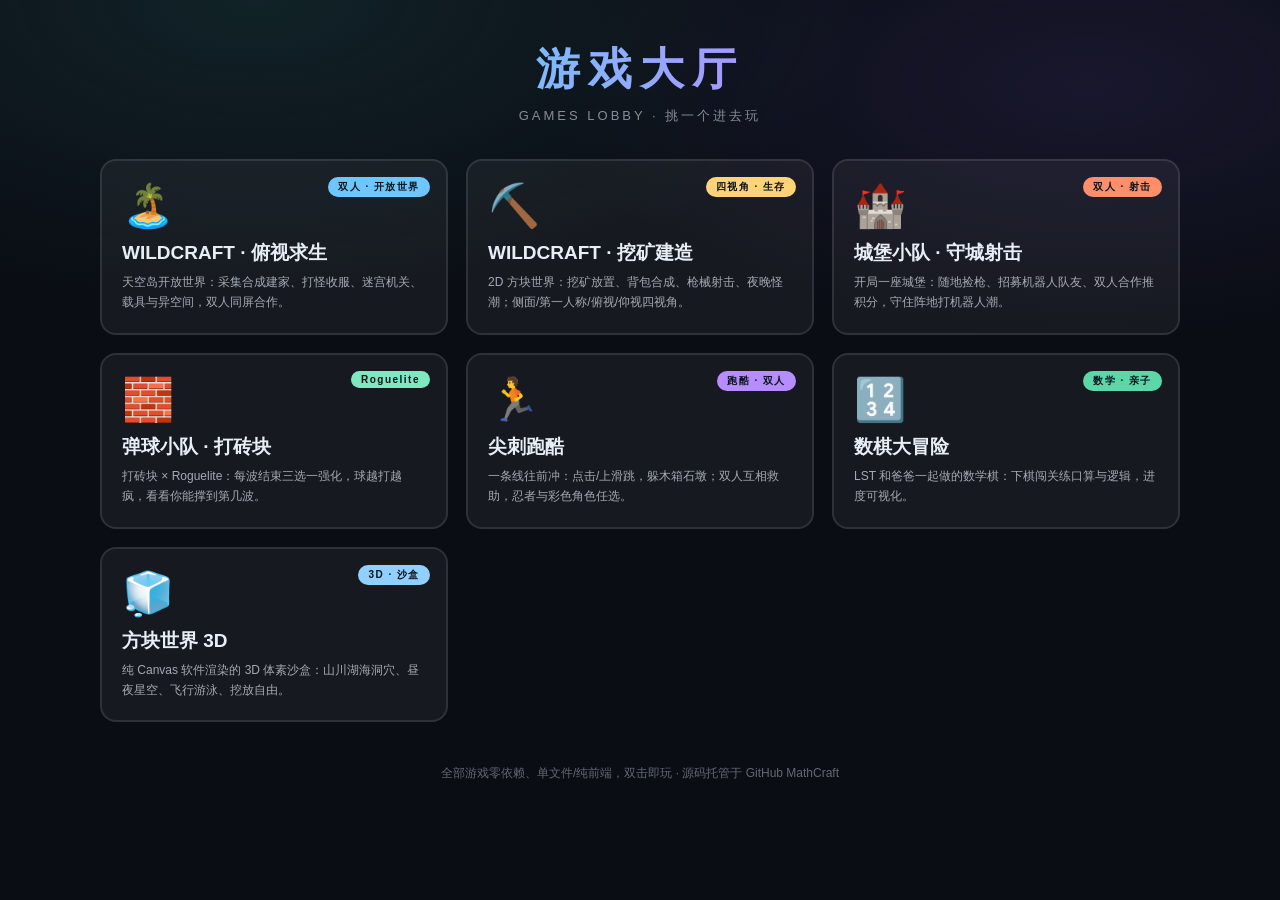
==== commit c84e87a2: "游戏大厅 + 6 款小游戏源码整体入库 - 根 index.html 改为游戏大厅（7 张卡片挑选进入） - wildcraft 合并版（俯视求生 topdown.html + 挖矿建造 mine/）" ====
--- a/index.html
+++ b/index.html
@@ -2,1467 +2,99 @@
 <html lang="zh-CN">
 <head>
 <meta charset="UTF-8">
-<meta name="viewport" content="width=device-width, initial-scale=1.0, maximum-scale=1.0, user-scalable=no, viewport-fit=cover">
-<title>数棋大冒险</title>
+<meta name="viewport" content="width=device-width, initial-scale=1.0">
+<title>游戏大厅 · Games Lobby</title>
 <style>
-:root{
-  --sky1:#7DD3FC; --sky2:#BAE6FD;
-  --card:#FFFFFF;
-  --ink:#1E3A5F;
-  --gold:#F59E0B;
+* { margin: 0; padding: 0; box-sizing: border-box; }
+html, body { min-height: 100%; background: #0a0d14;
+  font-family: "Microsoft YaHei", "Segoe UI", sans-serif; color: #e8eef7; user-select: none; }
+body {
+  background:
+    radial-gradient(80% 60% at 20% 0%, rgba(46,120,120,0.20), transparent 60%),
+    radial-gradient(70% 50% at 85% 10%, rgba(90,70,160,0.18), transparent 60%),
+    #0a0d14;
+  padding: 40px 20px 60px;
 }
-*{ margin:0; padding:0; box-sizing:border-box; -webkit-tap-highlight-color:transparent; }
-html,body{ width:100%; height:100%; overflow:hidden; }
-body{
-  font-family:"PingFang SC","Microsoft YaHei",system-ui,sans-serif;
-  background:linear-gradient(180deg,var(--sky1),var(--sky2));
-  color:var(--ink);
-  touch-action:manipulation;
-  user-select:none; -webkit-user-select:none;
+.wrap { max-width: 1080px; margin: 0 auto; }
+header { text-align: center; margin-bottom: 34px; }
+header h1 {
+  font-size: 44px; letter-spacing: 8px; font-weight: 900;
+  background: linear-gradient(90deg, #7ee8c0, #6ec6ff, #b78cff, #ffd479);
+  -webkit-background-clip: text; background-clip: text; color: transparent;
 }
-.hidden{ display:none !important; }
-
-/* ============ 通用 ============ */
-button{
-  font-family:inherit; border:none; cursor:pointer;
-  border-radius:18px; font-weight:700; color:#fff;
-  box-shadow:0 5px 0 rgba(0,0,0,.15);
-  transition:transform .08s, box-shadow .08s, filter .15s;
+header p { margin-top: 8px; font-size: 13px; letter-spacing: 3px; opacity: 0.55; }
+.grid { display: grid; grid-template-columns: repeat(auto-fill, minmax(300px, 1fr)); gap: 18px; }
+a.card {
+  display: block; text-decoration: none; color: inherit;
+  background: rgba(255,255,255,0.05); border: 2px solid rgba(255,255,255,0.10);
+  border-radius: 16px; padding: 20px; position: relative; overflow: hidden;
+  transition: transform .16s, border-color .16s, background .16s;
 }
-button:active{ transform:translateY(4px); box-shadow:0 1px 0 rgba(0,0,0,.15); }
-button:disabled{ filter:grayscale(.6) opacity(.6); pointer-events:none; }
-
-/* ============ 开始界面 ============ */
-#screen-start{
-  height:100%; display:flex; flex-direction:column; align-items:center;
-  justify-content:center; gap:12px; padding:14px; text-align:center;
-  overflow-y:auto;
+a.card:hover { transform: translateY(-5px); border-color: var(--c, #4ecca3); background: rgba(255,255,255,0.09); }
+a.card .ico { font-size: 42px; }
+a.card h3 { font-size: 19px; margin: 10px 0 6px; }
+a.card p { font-size: 12px; line-height: 1.7; opacity: 0.68; min-height: 40px; }
+a.card .tag {
+  position: absolute; top: 16px; right: 16px; font-size: 10px; letter-spacing: 1.5px;
+  background: var(--c, #4ecca3); color: #08131a; font-weight: 800;
+  border-radius: 999px; padding: 3px 10px;
 }
-#screen-start h1{
-  font-size:clamp(28px,5vw,48px); color:#fff; letter-spacing:4px;
-  text-shadow:0 3px 0 #0284C7, 0 6px 14px rgba(2,132,199,.4);
-}
-#screen-start .sub{ font-size:clamp(13px,2.2vw,18px); color:#0369A1; font-weight:700; }
-#rules{
-  background:rgba(255,255,255,.85); border-radius:16px; padding:8px 16px;
-  font-size:clamp(12px,1.8vw,14px); line-height:1.9; max-width:620px;
-  border:3px solid #fff; text-align:left;
-}
-#pick-zone{ display:flex; gap:14px; flex-wrap:wrap; justify-content:center; }
-.pick-col{
-  background:rgba(255,255,255,.65); border-radius:20px; padding:10px 12px;
-  width:min(310px,94vw);
-}
-.pick-col h3{ font-size:14px; margin-bottom:8px; color:#0369A1; }
-#pick-col2{ display:none; }
-#pick-col2.show{ display:block; }
-
-/* 人数切换 */
-#np-row{ display:flex; gap:10px; }
-.np-btn{
-  font-size:15px; padding:9px 26px; background:rgba(255,255,255,.75);
-  color:#0369A1; border:3px solid #E0F2FE; border-radius:16px;
-  box-shadow:0 3px 0 rgba(0,0,0,.12);
-}
-.np-btn.sel{ background:linear-gradient(180deg,#FB923C,#F97316); color:#fff; border-color:#FDBA74; }
-
-/* 主题选择 */
-#theme-row{ display:flex; gap:8px; flex-wrap:wrap; justify-content:center; max-width:640px; }
-.th-btn{
-  font-size:14px; padding:8px 16px; background:rgba(255,255,255,.75);
-  color:#0369A1; border:3px solid #E0F2FE; border-radius:14px;
-  box-shadow:0 3px 0 rgba(0,0,0,.12);
-}
-.th-btn.sel{ background:linear-gradient(180deg,#A78BFA,#7C3AED); color:#fff; border-color:#C4B5FD; }
-
-/* 难度自选弹窗（普通 +3 / 挑战 +5） */
-.qlv-card{
-  background:var(--card); border-radius:26px; padding:22px 24px; width:min(480px,94vw);
-  text-align:center; box-shadow:0 18px 50px rgba(0,0,0,.35);
-  border:5px solid #FDE68A; animation:pop .3s;
-}
-#qlv-who{ font-size:15px; color:#0369A1; font-weight:800; margin-bottom:4px; }
-.qlv-title{ font-size:22px; font-weight:900; margin-bottom:16px; }
-.qlv-opts{ display:flex; gap:12px; }
-.qlv-opts button{ flex:1; min-height:84px; font-size:17px; line-height:1.5; padding:10px 12px; display:flex; align-items:center; justify-content:center; }
-#qlv-a{ background:linear-gradient(180deg,#60A5FA,#3B82F6); }
-#qlv-b{ background:linear-gradient(180deg,#FB923C,#EA580C); }
-.char-grid{ display:grid; grid-template-columns:repeat(8,1fr); gap:5px; }
-.char-btn{
-  width:100%; aspect-ratio:1; border-radius:14px; font-size:clamp(20px,4vw,26px); padding:0;
-  background:#fff; border:2.5px solid #E0F2FE; box-shadow:0 3px 0 rgba(0,0,0,.1);
-  display:flex; align-items:center; justify-content:center;
-}
-.char-btn.sel{ border-color:var(--gold); box-shadow:0 0 0 3px rgba(245,158,11,.4),0 3px 0 rgba(0,0,0,.1); }
-.char-btn:active{ transform:translateY(2px); }
-.pick-foot{ display:flex; align-items:center; justify-content:space-between; margin-top:8px; }
-.pick-name{ font-size:13px; font-weight:900; }
-.btn-rand{
-  font-size:12px; padding:6px 14px; background:#64748B; border-radius:12px; box-shadow:0 3px 0 rgba(0,0,0,.15);
-}
-#btn-start{
-  font-size:clamp(20px,3.4vw,28px); padding:13px 60px;
-  background:linear-gradient(180deg,#FB923C,#F97316);
-  letter-spacing:6px; flex-shrink:0;
-}
-.pick-note{ font-size:12px; color:#0369A1; }
-
-/* ============ 游戏界面 ============ */
-#screen-game{ height:100%; display:flex; }
-#board-wrap{ flex:1; min-width:0; display:flex; align-items:center; justify-content:center; padding:8px; }
-#board-box{
-  position:relative; width:100%; height:100%;
-  max-width:calc(100vh - 16px);
-  background:#FFFDF5; border-radius:22px; box-shadow:0 10px 30px rgba(2,72,120,.25);
-  border:5px solid #fff; overflow:hidden;
-}
-#board{ width:100%; height:100%; display:block; }
-
-/* 面板 */
-#panel{
-  width:285px; flex-shrink:0; display:flex; flex-direction:column;
-  gap:10px; padding:12px; background:rgba(255,255,255,.55); backdrop-filter:blur(4px);
-  border-left:3px solid rgba(255,255,255,.8);
-}
-.p-card{
-  display:flex; align-items:center; gap:10px; background:var(--card);
-  border-radius:16px; padding:10px 12px; border:3px solid #E2E8F0;
-  transition:border-color .2s, box-shadow .2s;
-}
-#pcards{ display:flex; flex-direction:column; gap:10px; }
-.p-card.active{ border-color:var(--gold); box-shadow:0 0 0 4px rgba(245,158,11,.35); }
-.pc-emoji{ font-size:34px; line-height:1; }
-.pc-name{ font-weight:800; font-size:15px; }
-.pc-lv{ font-size:10px; background:#DBEAFE; color:#1D4ED8; border-radius:8px; padding:1px 6px; font-weight:800; margin-left:5px; }
-.pc-pos{ font-size:12px; color:#64748B; font-weight:600; }
-
-#btn-dice{
-  background:linear-gradient(180deg,#34D399,#10B981);
-  display:flex; flex-direction:column; align-items:center; gap:2px;
-  padding:12px; font-size:15px; letter-spacing:2px;
-}
-#dice-face{ font-size:44px; line-height:1.1; }
-#dice-num{ font-size:22px; }
-#turn-name{ font-size:12px; opacity:.9; }
-
-#log{
-  flex:1; min-height:60px; background:rgba(255,255,255,.75); border-radius:14px;
-  padding:8px 10px; overflow:hidden; display:flex; flex-direction:column; gap:5px;
-  font-size:12.5px; line-height:1.45;
-}
-#log div{ animation:fadein .35s; }
-#log div:first-child{ font-weight:800; color:#0369A1; }
-@keyframes fadein{ from{opacity:0; transform:translateY(-4px);} to{opacity:1;} }
-
-#btn-sound{
-  position:absolute; top:10px; right:10px; z-index:30;
-  width:46px; height:46px; border-radius:50%; font-size:22px;
-  background:rgba(255,255,255,.9); border:3px solid #E0F2FE; box-shadow:none;
-}
-#btn-back{
-  position:absolute; top:10px; left:10px; z-index:30;
-  width:46px; height:46px; border-radius:50%; font-size:21px;
-  background:rgba(255,255,255,.9); border:3px solid #E0F2FE; box-shadow:none;
-}
-#btn-back.armed{ background:#FEE2E2; border-color:#FCA5A5; }
-
-/* ============ 弹窗通用 ============ */
-.modal{
-  position:fixed; inset:0; background:rgba(14,42,71,.55); z-index:50;
-  display:flex; align-items:center; justify-content:center; padding:18px;
-}
-
-/* ============ 答题弹窗 ============ */
-.quiz-card{
-  background:var(--card); border-radius:26px; padding:22px 26px; width:min(480px,94vw);
-  text-align:center; box-shadow:0 18px 50px rgba(0,0,0,.35);
-  border:5px solid #FDE68A; animation:pop .3s;
-}
-@keyframes pop{ from{transform:scale(.7); opacity:0;} to{transform:scale(1);} }
-#quiz-who{ font-size:15px; color:#0369A1; font-weight:800; margin-bottom:6px; }
-#quiz-text{
-  font-size:clamp(34px,8vw,54px); font-weight:900; letter-spacing:2px;
-  margin:8px 0 18px; color:var(--ink);
-}
-#quiz-opts{ display:flex; gap:12px; justify-content:center; flex-wrap:wrap; }
-.q-opt{
-  min-width:110px; padding:16px 20px; font-size:34px; font-weight:900;
-  background:linear-gradient(180deg,#60A5FA,#3B82F6);
-}
-.q-opt.ok{ background:linear-gradient(180deg,#4ADE80,#22C55E); animation:shake .4s; }
-.q-opt.no{ background:linear-gradient(180deg,#F87171,#EF4444); animation:shake .4s; }
-@keyframes shake{ 25%{transform:translateX(-6px)} 75%{transform:translateX(6px)} }
-#quiz-result{ margin-top:14px; font-size:20px; font-weight:900; min-height:28px; }
-
-/* ============ 抉择事件弹窗 ============ */
-.event-card{
-  background:var(--card); border-radius:26px; padding:22px 24px; width:min(500px,94vw);
-  text-align:center; box-shadow:0 18px 50px rgba(0,0,0,.35);
-  border:5px solid #C4B5FD; animation:pop .3s;
-}
-#ev-icon{ font-size:56px; line-height:1.2; }
-#ev-title{ font-size:24px; font-weight:900; margin:4px 0 8px; color:var(--ink); }
-#ev-text{
-  font-size:15px; line-height:1.75; color:#334155; background:#F8FAFC;
-  border-radius:14px; padding:10px 14px; margin-bottom:16px;
-}
-.ev-opts{ display:flex; gap:12px; }
-.ev-opts button{
-  flex:1; min-height:76px; font-size:17px; line-height:1.5; padding:10px 12px;
-  display:flex; align-items:center; justify-content:center;
-}
-#ev-a{ background:linear-gradient(180deg,#FB923C,#EA580C); }
-#ev-b{ background:linear-gradient(180deg,#38BDF8,#0284C7); }
-#ev-result{ margin-top:14px; font-size:20px; font-weight:900; min-height:28px; }
-
-/* ============ 数独迷宫弹窗 ============ */
-.sudoku-card{
-  background:var(--card); border-radius:26px; padding:22px 26px; width:min(460px,94vw);
-  text-align:center; box-shadow:0 18px 50px rgba(0,0,0,.35);
-  border:5px solid #A7F3D0; animation:pop .3s;
-}
-#sd-who{ font-size:15px; color:#0369A1; font-weight:800; margin-bottom:12px; }
-#sd-grid{
-  display:grid; grid-template-columns:repeat(4,1fr); gap:4px;
-  width:min(290px,76vw); margin:0 auto 16px;
-  background:#334155; padding:5px; border-radius:12px;
-}
-.sd-cell{
-  aspect-ratio:1; background:#F8FAFC; border-radius:8px;
-  display:flex; align-items:center; justify-content:center;
-  font-size:clamp(22px,6vw,30px); font-weight:900; color:var(--ink);
-}
-.sd-cell.b2{ background:#FEF9C3; }          /* 对角宫用淡黄区分 2×2 分区 */
-.sd-cell.h{ background:#FEF3C7; outline:3px solid #F59E0B; }
-.sd-cell.ok{ background:#4ADE80; }
-.sd-cell.no{ background:#F87171; }
-#sd-opts{ display:flex; gap:10px; justify-content:center; }
-#sd-opts button{
-  width:62px; height:62px; font-size:30px; font-weight:900;
-  background:linear-gradient(180deg,#34D399,#059669);
-}
-#sd-opts button:disabled{ opacity:.35; }
-#sd-result{ margin-top:12px; font-size:19px; font-weight:900; min-height:26px; }
-
-/* 长题目（比大小/找规律/填空）字号 */
-#quiz-text.small{ font-size:clamp(24px,5.5vw,40px); letter-spacing:1px; }
-
-/* 开始界面难度按钮 */
-.lv-row{ display:flex; gap:8px; margin-bottom:8px; }
-.lv-btn{
-  flex:1; font-size:12px; padding:7px 4px; background:#CBD5E1; color:#334155;
-  border-radius:10px; box-shadow:0 3px 0 rgba(0,0,0,.15);
-}
-.lv-btn.sel{ background:linear-gradient(180deg,#38BDF8,#0284C7); color:#fff; }
-
-/* ============ 胜利界面 ============ */
-.win-card{
-  background:var(--card); border-radius:26px; padding:28px 34px; text-align:center;
-  width:min(440px,92vw); border:5px solid #FDE68A; animation:pop .35s; position:relative;
-}
-#win-emoji{ font-size:88px; animation:bounce 1s infinite alternate; }
-@keyframes bounce{ from{transform:translateY(0)} to{transform:translateY(-14px)} }
-#win-text{ font-size:30px; font-weight:900; margin:8px 0 18px; color:var(--ink); }
-#btn-again{ font-size:20px; padding:12px 40px; background:linear-gradient(180deg,#FB923C,#F97316); margin:0 6px; }
-#btn-home{ font-size:15px; padding:12px 24px; background:#94A3B8; margin:0 6px; }
-.confetti{ position:absolute; inset:0; overflow:hidden; pointer-events:none; border-radius:22px; }
-.confetti span{
-  position:absolute; top:-40px; font-size:22px; animation:fall linear infinite;
-}
-@keyframes fall{ to{ transform:translateY(120vh) rotate(360deg); } }
-
-/* ============ Toast ============ */
-#toast{
-  position:fixed; left:50%; bottom:9%; transform:translateX(-50%) translateY(20px);
-  background:rgba(30,58,95,.92); color:#fff; font-size:17px; font-weight:800;
-  padding:12px 26px; border-radius:40px; z-index:60; opacity:0;
-  transition:opacity .25s, transform .25s; pointer-events:none; white-space:nowrap;
-  max-width:94vw; overflow:hidden; text-overflow:ellipsis;
-}
-#toast.show{ opacity:1; transform:translateX(-50%) translateY(0); }
-
-/* ============ 竖屏适配 ============ */
-@media (orientation:portrait){
-  #screen-game{ flex-direction:column; }
-  #board-box{ max-width:none; max-height:56vh; }
-  #panel{
-    width:auto; flex-direction:row; align-items:center; flex-wrap:wrap;
-    border-left:none; border-top:3px solid rgba(255,255,255,.8);
-    gap:8px; padding:8px 10px;
-  }
-  .p-card{ flex:1; min-width:120px; padding:6px 10px; }
-  .pc-emoji{ font-size:26px; }
-  .pc-name{ font-size:13px; }
-  #btn-dice{ padding:6px 18px; flex-direction:row; gap:8px; }
-  #dice-face{ font-size:30px; }
-  #dice-num{ font-size:16px; }
-  #turn-name{ display:none; }
-  #log{ display:none; }
-  .ev-opts{ flex-direction:column; }
-}
+footer { text-align: center; margin-top: 40px; font-size: 12px; opacity: 0.4; line-height: 1.9; }
 </style>
 </head>
 <body>
-
-<!-- ===== 开始界面 ===== -->
-<div id="screen-start">
-  <h1 id="game-title">🎲 数棋大冒险</h1>
-  <div class="sub">掷骰子 · 算题目 · 做选择 · 冲终点！（2~3 人）</div>
-  <div id="np-row">
-    <button class="np-btn sel" id="np-2">👥 2 人玩</button>
-    <button class="np-btn" id="np-3">👨‍👩‍👦 3 人玩</button>
+<div class="wrap">
+  <header>
+    <h1>游戏大厅</h1>
+    <p>GAMES LOBBY · 挑一个进去玩</p>
+  </header>
+  <div class="grid">
+    <a class="card" style="--c:#6ec6ff" href="wildcraft/index.html#top">
+      <span class="tag">双人 · 开放世界</span>
+      <div class="ico">🏝️</div>
+      <h3>WILDCRAFT · 俯视求生</h3>
+      <p>天空岛开放世界：采集合成建家、打怪收服、迷宫机关、载具与异空间，双人同屏合作。</p>
+    </a>
+    <a class="card" style="--c:#ffd479" href="wildcraft/index.html#mine">
+      <span class="tag">四视角 · 生存</span>
+      <div class="ico">⛏️</div>
+      <h3>WILDCRAFT · 挖矿建造</h3>
+      <p>2D 方块世界：挖矿放置、背包合成、枪械射击、夜晚怪潮；侧面/第一人称/俯视/仰视四视角。</p>
+    </a>
+    <a class="card" style="--c:#ff8f6b" href="castle-squad/index.html">
+      <span class="tag">双人 · 射击</span>
+      <div class="ico">🏰</div>
+      <h3>城堡小队 · 守城射击</h3>
+      <p>开局一座城堡：随地捡枪、招募机器人队友、双人合作推积分，守住阵地打机器人潮。</p>
+    </a>
+    <a class="card" style="--c:#7ee8c0" href="bounce-squad/index.html">
+      <span class="tag">Roguelite</span>
+      <div class="ico">🧱</div>
+      <h3>弹球小队 · 打砖块</h3>
+      <p>打砖块 × Roguelite：每波结束三选一强化，球越打越疯，看看你能撑到第几波。</p>
+    </a>
+    <a class="card" style="--c:#b78cff" href="spike-runner/index.html">
+      <span class="tag">跑酷 · 双人</span>
+      <div class="ico">🏃</div>
+      <h3>尖刺跑酷</h3>
+      <p>一条线往前冲：点击/上滑跳，躲木箱石墩；双人互相救助，忍者与彩色角色任选。</p>
+    </a>
+    <a class="card" style="--c:#5dd6a8" href="shuqi/index.html">
+      <span class="tag">数学 · 亲子</span>
+      <div class="ico">🔢</div>
+      <h3>数棋大冒险</h3>
+      <p>LST 和爸爸一起做的数学棋：下棋闯关练口算与逻辑，进度可视化。</p>
+    </a>
+    <a class="card" style="--c:#8fd0ff" href="voxelcraft/index.html">
+      <span class="tag">3D · 沙盒</span>
+      <div class="ico">🧊</div>
+      <h3>方块世界 3D</h3>
+      <p>纯 Canvas 软件渲染的 3D 体素沙盒：山川湖海洞穴、昼夜星空、飞行游泳、挖放自由。</p>
+    </a>
   </div>
-  <div id="theme-row">
-    <button class="th-btn sel" data-theme="classic">🎲 经典</button>
-    <button class="th-btn" data-theme="space">🚀 太空</button>
-    <button class="th-btn" data-theme="dino">🦖 恐龙</button>
-    <button class="th-btn" data-theme="cowboy">🤠 牛仔</button>
-    <button class="th-btn" data-theme="bike">🚴 骑行</button>
-  </div>
-  <div id="rules">
-    🎲 轮流掷骰子前进，先到 🏁 的人赢！<br>
-    ❓ 数学题<b>自选难度</b>：普通题答对 <b>+3 格</b>，🔥挑战题答对 <b>+5 格</b>（题更难！），答错休息一回合<br>
-    题型花样多：<b>算一算 / ⚖️比大小 / 🔍找规律 / 缺数填空</b><br>
-    🔢 数独迷宫：填对小格子 <b>+4 格</b>！每行每列每个 2×2 宫都不能重复<br>
-    💪 玩家 1（爸爸）的题目是<b>挑战级</b>，玩家 2 / 玩家 3 各自选难度（20以内 / 二年级 / 挑战级）<br>
-    🎴 抉择格：动动脑筋选一选；⭐ +3 ｜ 🕳️ -2 ｜ 🎁 宝箱 ｜ 🌀 传送门 ｜ 🛡️ 四叶草能挡一次倒霉事
-  </div>
-  <div id="pick-zone">
-    <div class="pick-col">
-      <h3>👴 玩家 1（爸爸）· 挑战级题目</h3>
-      <div class="char-grid" id="pick0"></div>
-      <div class="pick-foot">
-        <span class="pick-name" id="pname-pick0"></span>
-        <button class="btn-rand" id="rand0">🎲 随机</button>
-      </div>
-    </div>
-    <div class="pick-col">
-      <h3>👦 玩家 2（儿子）</h3>
-      <div class="lv-row">
-        <button class="lv-btn sel" id="lv-easy">5-7岁 · 20以内</button>
-        <button class="lv-btn" id="lv-mid">8岁+ · 二年级</button>
-      </div>
-      <div class="char-grid" id="pick1"></div>
-      <div class="pick-foot">
-        <span class="pick-name" id="pname-pick1"></span>
-        <button class="btn-rand" id="rand1">🎲 随机</button>
-      </div>
-    </div>
-    <div class="pick-col" id="pick-col2">
-      <h3>🧑 玩家 3</h3>
-      <div class="lv-row">
-        <button class="lv-btn sel" id="lv2-easy">5-7岁</button>
-        <button class="lv-btn" id="lv2-mid">8岁+</button>
-        <button class="lv-btn" id="lv2-hard">挑战级</button>
-      </div>
-      <div class="char-grid" id="pick2"></div>
-      <div class="pick-foot">
-        <span class="pick-name" id="pname-pick2"></span>
-        <button class="btn-rand" id="rand2">🎲 随机</button>
-      </div>
-    </div>
-  </div>
-  <div class="pick-note">点小家伙选角色，别选重啦～</div>
-  <button id="btn-start">开始游戏</button>
+  <footer>
+    全部游戏零依赖、单文件/纯前端，双击即玩 · 源码托管于 GitHub MathCraft
+  </footer>
 </div>
-
-<!-- ===== 游戏界面 ===== -->
-<div id="screen-game" class="hidden">
-  <div id="board-wrap">
-    <div id="board-box">
-      <svg id="board" viewBox="0 0 1000 1000" preserveAspectRatio="xMidYMid meet"></svg>
-      <button id="btn-back" title="返回主页">🏠</button>
-      <button id="btn-sound" title="声音">🔊</button>
-    </div>
-  </div>
-  <div id="panel">
-    <div id="pcards"></div>
-    <button id="btn-dice">
-      <span id="dice-face">🎲</span>
-      <span id="dice-num">掷骰子</span>
-      <span id="turn-name"></span>
-    </button>
-    <div id="log"></div>
-  </div>
-</div>
-
-<!-- ===== 难度自选弹窗 ===== -->
-<div id="modal-qlv" class="modal hidden">
-  <div class="qlv-card">
-    <div id="qlv-who"></div>
-    <div class="qlv-title">敢挑战更难的题吗？</div>
-    <div class="qlv-opts">
-      <button id="qlv-a">🙂 普通题<br>答对 +3 格</button>
-      <button id="qlv-b">🔥 挑战题<br>答对 +5 格</button>
-    </div>
-  </div>
-</div>
-
-<!-- ===== 答题弹窗 ===== -->
-<div id="modal-quiz" class="modal hidden">
-  <div class="quiz-card">
-    <div id="quiz-who"></div>
-    <div id="quiz-text"></div>
-    <div id="quiz-opts"></div>
-    <div id="quiz-result"></div>
-  </div>
-</div>
-
-<!-- ===== 抉择事件弹窗 ===== -->
-<div id="modal-event" class="modal hidden">
-  <div class="event-card">
-    <div id="ev-icon">🎴</div>
-    <div id="ev-title"></div>
-    <div id="ev-text"></div>
-    <div class="ev-opts">
-      <button id="ev-a"></button>
-      <button id="ev-b"></button>
-    </div>
-    <div id="ev-result"></div>
-  </div>
-</div>
-
-<!-- ===== 数独迷宫弹窗 ===== -->
-<div id="modal-sudoku" class="modal hidden">
-  <div class="sudoku-card">
-    <div id="sd-who"></div>
-    <div id="sd-grid"></div>
-    <div id="sd-opts"></div>
-    <div id="sd-result"></div>
-  </div>
-</div>
-
-<!-- ===== 胜利界面 ===== -->
-<div id="overlay-win" class="modal hidden">
-  <div class="win-card">
-    <div class="confetti" id="confetti"></div>
-    <div id="win-emoji"></div>
-    <div id="win-text"></div>
-    <button id="btn-again">再来一局</button>
-    <button id="btn-home">回首页</button>
-  </div>
-</div>
-
-<div id="toast"></div>
-
-<script>
-"use strict";
-/* =========================================================
-   数棋大冒险 v5 —— 2~3 人数学棋盘游戏
-   10×10=100 格蛇形路径：掷骰子 + 分难度数学题（可自选挑战）
-   + 情境抉择 + 数独迷宫 + 5 套主题皮肤
-========================================================= */
-const COLS = 10, ROWS = 10, TOTAL = COLS * ROWS, CELL = 100;
-
-/* 16 个角色：动物 / 超级英雄 / 神话巨兽 / 职业梦想 */
-const CHARS = [
-  { id:'lion',    emoji:'🦁', name:'小狮子', color:'#F59E0B' },
-  { id:'panda',   emoji:'🐼', name:'大熊猫', color:'#64748B' },
-  { id:'fox',     emoji:'🦊', name:'小狐狸', color:'#F97316' },
-  { id:'frog',    emoji:'🐸', name:'小青蛙', color:'#22C55E' },
-  { id:'spider',  emoji:'🕷️', name:'蜘蛛侠', color:'#DC2626' },
-  { id:'iron',    emoji:'🤖', name:'钢铁侠', color:'#0284C7' },
-  { id:'captain', emoji:'🛡️', name:'美国队长', color:'#1D4ED8' },
-  { id:'thor',    emoji:'⚡', name:'雷神', color:'#7C3AED' },
-  { id:'superman',emoji:'🦸', name:'超人', color:'#B91C1C' },
-  { id:'batman',  emoji:'🦇', name:'蝙蝠侠', color:'#111827' },
-  { id:'monkey',  emoji:'🐵', name:'孙悟空', color:'#EA580C' },
-  { id:'dragon',  emoji:'🐲', name:'小神龙', color:'#059669' },
-  { id:'dino',    emoji:'🦖', name:'霸王龙', color:'#16A34A' },
-  { id:'astro',   emoji:'👨‍🚀', name:'宇航员', color:'#4F46E5' },
-  { id:'wizard',  emoji:'🧙', name:'魔法师', color:'#9333EA' },
-  { id:'cowboy',  emoji:'🤠', name:'小牛仔', color:'#A16207' },
-];
-
-const CELL_STYLE = {
-  start:  { bg:'#86EFAC', icon:'' },
-  end:    { bg:'#FCA5A5', icon:'' },
-  normal: { bg:null,      icon:'' },
-  quiz:   { bg:'#BFDBFE', icon:'❓' },
-  star:   { bg:'#FDE68A', icon:'⭐' },
-  trap:   { bg:'#D6D3D1', icon:'🕳️' },
-  chest:  { bg:'#FBCFE8', icon:'🎁' },
-  choice: { bg:'#E9D5FF', icon:'🎴' },
-  portal: { bg:'#DDD6FE', icon:'🌀' },
-  sudoku: { bg:'#A7F3D0', icon:'🔢' },
-};
-
-/* ---------- 主题皮肤（背景 / 棋盘配色 / 起终点图标 / 标题） ---------- */
-const THEMES = {
-  classic: { title:'🎲 数棋大冒险', bg:['#7DD3FC','#BAE6FD'], boardBg:'#FFFDF5', cells:['#FFF7E0','#FDECC8'], start:'🚩', end:'🏁' },
-  space:   { title:'🚀 太空数棋',  bg:['#312E81','#7C3AED'], boardBg:'#F5F3FF', cells:['#EDE9FE','#E0E7FF'], start:'🚀', end:'🪐' },
-  dino:    { title:'🦖 恐龙数棋',  bg:['#059669','#6EE7B7'], boardBg:'#F7FDF2', cells:['#ECFDF5','#D1FAE5'], start:'🥚', end:'🌋' },
-  cowboy:  { title:'🤠 牛仔数棋',  bg:['#D97706','#FDE68A'], boardBg:'#FFFDF5', cells:['#FEF3C7','#FDE68A'], start:'🌵', end:'💰' },
-  bike:    { title:'🚴 骑行数棋',  bg:['#0284C7','#67E8F9'], boardBg:'#F0FDFA', cells:['#CCFBF1','#BEEFE8'], start:'🚴', end:'🏆' },
-};
-let theme = 'classic';
-function applyTheme(t){
-  theme = t;
-  const TH = THEMES[t];
-  document.body.style.background = `linear-gradient(180deg,${TH.bg[0]},${TH.bg[1]})`;
-  $('board-box').style.background = TH.boardBg;
-  $('game-title').textContent = TH.title;
-  document.querySelectorAll('.th-btn').forEach(b => b.classList.toggle('sel', b.dataset.theme === t));
-}
-
-/* ---------- 状态 ---------- */
-let board = [];
-let P = [];
-let cur = 0;
-let busy = false;
-let winner = null;   // null=进行中；>=0 获胜者；-2=已中止
-let soundOn = true;
-let lastQ = '';
-let nPlayers = 2;    // 2 或 3
-const LV_LABEL = { easy:'20以内', mid:'二年级', hard:'挑战级 💪', hell:'极限 🔥' };
-
-const $ = id => document.getElementById(id);
-const sleep = ms => new Promise(r => setTimeout(r, ms));
-const rnd = n => Math.floor(Math.random() * n);
-function shuffle(a){ for(let i=a.length-1;i>0;i--){ const j=rnd(i+1); [a[i],a[j]]=[a[j],a[i]]; } return a; }
-
-/* ---------- 音效（Web Audio 合成，无外部文件） ---------- */
-let actx = null;
-function beep(freq, dur, type, vol, when){
-  if(!soundOn) return;
-  try{
-    if(!actx) actx = new (window.AudioContext || window.webkitAudioContext)();
-    if(actx.state === 'suspended') actx.resume();
-    const t = actx.currentTime + (when||0);
-    const o = actx.createOscillator(), g = actx.createGain();
-    o.type = type || 'sine';
-    o.frequency.setValueAtTime(freq, t);
-    g.gain.setValueAtTime(vol || 0.18, t);
-    g.gain.exponentialRampToValueAtTime(0.01, t + dur);
-    o.connect(g); g.connect(actx.destination);
-    o.start(t); o.stop(t + dur + 0.05);
-  }catch(e){}
-}
-const sfx = {
-  dice(){ for(let i=0;i<4;i++) beep(300+rnd(400), .05, 'square', .08, i*.06); },
-  move(){ beep(500+rnd(150), .06, 'sine', .12); },
-  correct(){ beep(523,.12,'sine',.2); beep(659,.12,'sine',.2,.12); beep(784,.2,'sine',.2,.24); },
-  wrong(){ beep(220,.18,'sawtooth',.12); beep(165,.25,'sawtooth',.12,.15); },
-  star(){ [660,784,988,1319].forEach((f,i)=>beep(f,.1,'triangle',.15,i*.08)); },
-  trap(){ beep(400,.15,'sawtooth',.1); beep(300,.15,'sawtooth',.1,.12); beep(200,.25,'sawtooth',.1,.24); },
-  portal(){ for(let i=0;i<8;i++) beep(400+i*120,.06,'sine',.1,i*.05); },
-  shield(){ [523,698,880].forEach((f,i)=>beep(f,.12,'triangle',.16,i*.09)); },
-  win(){ [523,523,784,1047].forEach((f,i)=>beep(f,.18,'triangle',.2,i*.15)); [262,330,392,523].forEach((f,i)=>beep(f,.3,'sine',.12,i*.15)); },
-};
-
-/* ---------- 棋盘生成（每局随机） ---------- */
-function cellXY(n){
-  const row = Math.floor((n-1)/COLS);      // 0 = 底部行
-  const idx = (n-1) % COLS;
-  const col = (row % 2 === 0) ? idx : COLS-1-idx; // 蛇形
-  return { col, row, x: col*CELL + CELL/2, y: (ROWS-1-row)*CELL + CELL/2 };
-}
-function isTrapNear(cells,n){
-  const types = [n-1,n+1,n-COLS,n+COLS].filter(v=>v>=1&&v<=TOTAL);
-  return types.some(v => cells[v-1].type === 'trap');
-}
-function genBoard(){
-  const cells = [];
-  for(let n=1;n<=TOTAL;n++) cells.push({ n, type:'normal' });
-  cells[0].type = 'start';
-  cells[TOTAL-1].type = 'end';
-
-  const pool = [];
-  for(let n=8;n<=TOTAL-2;n++) pool.push(n);   // 前 7 格安全区
-  shuffle(pool);
-  const used = new Set([1, TOTAL-1, TOTAL]);
-  const take = cond => {
-    for(let i=0;i<pool.length;i++){
-      const v = pool[i];
-      if(!used.has(v) && (!cond || cond(v))) { used.add(v); return pool.splice(i,1)[0]; }
-    }
-    return null;
-  };
-  const setT = (n,t) => { if(n) cells[n-1].type = t; };
-
-  // 传送门最先分配（入口 15~50，出口 = 入口 + 15~25 且为可用格）
-  const pin = take(n => n>=15 && n<=50);
-  if(pin){
-    let pout = null;
-    for(let k=15;k<=25 && !pout;k++){
-      const cand = pin + k;
-      if(cand < TOTAL-1 && !used.has(cand)){ pout = cand; used.add(cand); }
-    }
-    if(pout){ setT(pin,'portal'); cells[pin-1].exit = pout; }
-  }
-  // 数学题 20 个（核心玩法，多一点）
-  for(let i=0;i<20;i++) setT(take(), 'quiz');
-  // 幸运星 8 个
-  for(let i=0;i<8;i++) setT(take(), 'star');
-  // 宝箱 5 个
-  for(let i=0;i<5;i++) setT(take(), 'chest');
-  // 陷阱 8 个（彼此不相邻）
-  for(let i=0;i<8;i++) setT(take(n => !isTrapNear(cells,n)), 'trap');
-  // 抉择格 6 个
-  for(let i=0;i<6;i++) setT(take(), 'choice');
-  // 数独迷宫 4 个
-  for(let i=0;i<4;i++) setT(take(), 'sudoku');
-  return cells;
-}
-
-/* ---------- 棋盘渲染 ---------- */
-function svgEl(tag, attrs){
-  const el = document.createElementNS('http://www.w3.org/2000/svg', tag);
-  for(const k in attrs) el.setAttribute(k, attrs[k]);
-  return el;
-}
-function renderBoard(){
-  const svg = $('board');
-  svg.innerHTML = '';
-  const TH = THEMES[theme];
-  board.forEach(c => {
-    const { x, y } = cellXY(c.n);
-    const st = CELL_STYLE[c.type];
-    let bg = st.bg;
-    if(!bg){
-      const { col, row } = cellXY(c.n);
-      bg = (col + row) % 2 === 0 ? TH.cells[0] : TH.cells[1];
-    }
-    const g = svgEl('g', {});
-    g.appendChild(svgEl('rect', {
-      x:x-42, y:y-42, width:84, height:84, rx:18, fill:bg,
-      stroke:'#FFFFFF', 'stroke-width':3,
-    }));
-    const num = svgEl('text', {
-      x:x-32, y:y-26, 'font-size':17, fill:'#94A3B8',
-      'font-weight':800, 'font-family':'inherit',
-    });
-    num.textContent = c.n;
-    g.appendChild(num);
-    const iconTxt = (c.type === 'start') ? TH.start : (c.type === 'end') ? TH.end : st.icon;
-    if(iconTxt){
-      const ic = svgEl('text', {
-        x, y:y+8, 'font-size':c.type==='end'?46:36, 'text-anchor':'middle',
-      });
-      ic.textContent = iconTxt;
-      g.appendChild(ic);
-      if(c.type === 'portal'){
-        const out = svgEl('text', {
-          x, y:y+34, 'font-size':16, fill:'#6D28D9', 'text-anchor':'middle', 'font-weight':800,
-        });
-        out.textContent = '→' + c.exit;
-        g.appendChild(out);
-      }
-    }
-    svg.appendChild(g);
-  });
-  P.forEach((p,i) => {
-    const g = svgEl('g', { class:'pawn' });
-    const small = (nPlayers === 3);   // 3 人时棋子缩小
-    g.appendChild(svgEl('circle', {
-      r: small ? 26 : 33, fill:p.color, 'fill-opacity':.3, stroke:p.color, 'stroke-width':4,
-    }));
-    const t = svgEl('text', {
-      'font-size': small ? 34 : 42, 'text-anchor':'middle', y:12,
-    });
-    t.textContent = p.emoji;
-    g.appendChild(t);
-    p.g = g;
-    svg.appendChild(g);
-    positionPawn(i, false);
-  });
-}
-function positionPawn(i, hop){
-  const p = P[i];
-  const { x, y } = cellXY(p.pos);
-  // 同格多人棋子的排布偏移
-  const OFF2 = [[-19,-13],[19,13]];
-  const OFF3 = [[-28,-16],[28,-16],[0,20]];
-  const [dx, dy] = (nPlayers === 3 ? OFF3 : OFF2)[i] || [0,0];
-  const dy2 = hop ? -12 : 0;
-  p.g.setAttribute('transform', `translate(${x+dx},${y+dy+dy2})`);
-}
-
-/* ---------- 数学题生成（三档难度 × 四种题型） ----------
-   easy（5-7岁）：20 以内加减
-   mid（8岁+）：乘法口诀 + 100以内加减 + 表内除法
-   hard（爸爸）：100 以内加减 + 表内乘除 + 递减/平方规律
-   题型：calc 算一算 / cmp 比大小 / seq 找规律 / blank 缺数填空  */
-function pickLevelCalc(level){
-  let a, b, ans, op;
-  if(level === 'hell'){
-    const r = Math.random();
-    if(r < 0.35){ op='+'; a = 100 + rnd(650); const bmax = 940 - a; b = bmax >= 20 ? 20 + rnd(bmax - 19) : 20; ans = a + b; }
-    else if(r < 0.65){ op='-'; a = 300 + rnd(600); b = 50 + rnd(a - 50); ans = a - b; }
-    else if(r < 0.85){ op='×'; a = 12 + rnd(80); b = 3 + rnd(7); ans = a * b; }
-    else { op='÷'; b = 3 + rnd(12); ans = 3 + rnd(30); a = b * ans; }
-  }else if(level === 'hard'){
-    const r = Math.random();
-    if(r < 0.35){ op='+'; a = 15 + rnd(75); const bmax = 95 - a; b = bmax >= 5 ? 5 + rnd(bmax - 4) : 5; ans = a + b; }
-    else if(r < 0.65){ op='-'; a = 25 + rnd(74); b = 5 + rnd(a - 5); ans = a - b; }
-    else if(r < 0.85){ op='×'; a = 3 + rnd(7); b = 3 + rnd(7); ans = a * b; }
-    else { op='÷'; b = 2 + rnd(7); ans = 2 + rnd(8); a = b * ans; }
-  }else if(level === 'mid'){
-    const r = Math.random();
-    if(r < 0.5){ op='×'; a = 2 + rnd(8); b = 2 + rnd(8); ans = a * b; }
-    else if(r < 0.8){ op='+'; a = 12 + rnd(78); const bmax = 95 - a; b = bmax >= 5 ? 5 + rnd(bmax - 4) : 5; ans = a + b; }
-    else { op='÷'; b = 2 + rnd(7); ans = 2 + rnd(8); a = b * ans; }
-  }else{
-    if(Math.random() < 0.5){ op='+'; a = 2 + rnd(17); const bmax = Math.min(9, 20 - a); b = bmax >= 1 ? 1 + rnd(bmax) : 1; ans = a + b; }
-    else { op='-'; a = 5 + rnd(15); b = 1 + rnd(a-1); ans = a - b; }
-  }
-  return { a, b, ans, op };
-}
-function genQuestion(level){
-  let text, ans;
-  const r = Math.random();
-  const mode = (r < 0.4) ? 'calc' : (r < 0.6) ? 'cmp' : (r < 0.8) ? 'seq' : 'blank';
-
-  if(mode === 'cmp'){            // 比大小："8 + 5 ◯ 12"
-    let lv, rv;
-    if(level === 'easy'){ const c = pickLevelCalc('easy'); lv = c.ans; text = `${c.a} ${c.op} ${c.b}`; rv = Math.max(0, lv + (Math.random()<0.3 ? 0 : (Math.random()<0.5?-1:1)*(1+rnd(3)))); }
-    else if(level === 'mid'){
-      const L = pickLevelCalc('mid'), R = pickLevelCalc('mid');
-      lv = L.ans; rv = R.ans;
-      text = `${L.a} ${L.op} ${L.b} ◯ ${R.a} ${R.op} ${R.b}`;
-      ans = lv > rv ? '>' : lv < rv ? '<' : '=';
-      return { text, ans, opts: shuffle(['>','<','=']), small:true };
-    }
-    if(level === 'easy') text += ` ◯ ${rv}`;
-    else { // hard / hell：两边都是算式
-      const lvCalc = (level === 'hell') ? 'hell' : 'hard';
-      const L = pickLevelCalc(lvCalc), R = pickLevelCalc(lvCalc);
-      lv = L.ans; rv = R.ans;
-      text = `${L.a} ${L.op} ${L.b} ◯ ${R.a} ${R.op} ${R.b}`;
-    }
-    ans = lv > rv ? '>' : lv < rv ? '<' : '=';
-    return { text, ans, opts: shuffle(['>','<','=']), small:true };
-  }
-
-  if(mode === 'seq'){            // 找规律："3, 6, 9, ?, 15"
-    let arr;
-    if(level === 'easy'){
-      const d = [1,2,3,5,10][rnd(5)], s = 1 + rnd(9);
-      arr = [s, s+d, s+2*d, s+3*d, s+4*d];
-    }else if(level === 'mid'){
-      if(Math.random() < 0.6){ const d = 2 + rnd(5), s = 1 + rnd(8); arr = [s, s+d, s+2*d, s+3*d, s+4*d]; }
-      else { const s = 1 + rnd(3); arr = [s, s*2, s*4, s*8, s*16]; }   // 翻倍序列
-    }else if(level === 'hard'){
-      const t = Math.random();
-      if(t < 0.4){ const d = 2 + rnd(7), s = 40 + rnd(55); arr = [s, s-d, s-2*d, s-3*d, s-4*d]; } // 递减
-      else if(t < 0.7){ const m = 1 + rnd(2); arr = [1, 4, 9, 16, 25].map(x => x * m); }           // 平方数
-      else { const d = 3 + rnd(7), s = 2 + rnd(10); arr = [s, s+d, s+2*d, s+3*d, s+4*d]; }
-    }else{ // hell
-      const t = Math.random();
-      if(t < 0.4){ const d = 8 + rnd(20), s = 300 + rnd(600); arr = [s, s-d, s-2*d, s-3*d, s-4*d]; }
-      else if(t < 0.7){ const m = 1 + rnd(4); arr = [1, 4, 9, 16, 25].map(x => x * m); }
-      else { const d = 9 + rnd(20), s = 5 + rnd(30); arr = [s, s+d, s+2*d, s+3*d, s+4*d]; }
-    }
-    const hole = 2 + rnd(2);     // 挖第 3 或第 4 个
-    ans = arr[hole];
-    text = arr.map((v,i) => i===hole ? '?' : v).join(', ');
-    return { text, ans: String(ans), opts: genNumOpts(ans, level), small:true };
-  }
-
-  if(mode === 'blank'){          // 缺数填空："7 + ? = 12" / "4 × ? = 24"
-    let a, op, c;
-    if(level === 'easy'){
-      if(Math.random() < 0.6){ a = 2 + rnd(16); c = a + 1 + rnd(Math.max(1, 19 - a)); op='+'; }
-      else { a = 6 + rnd(14); c = 1 + rnd(a - 1); op='-'; }
-    }else if(level === 'mid'){
-      const t = Math.random();
-      if(t < 0.5){ a = 2 + rnd(8); op='×'; c = a * (2 + rnd(8)); }
-      else if(t < 0.8){ a = 20 + rnd(75); op='-'; c = 1 + rnd(a - 1); }
-      else { op='÷'; const b = 2 + rnd(7), q = 2 + rnd(8); a = b * q; c = b; /* a ÷ ? = q */ }
-      if(op==='÷') return { text: `${a} ÷ ? = ${a / c}`, ans: String(c), opts: genNumOpts(c, level), small:true };
-    }else if(level === 'hell'){
-      const t = Math.random();
-      if(t < 0.35){ a = 11 + rnd(80); op='×'; c = a * (3 + rnd(9)); }
-      else if(t < 0.7){ a = 200 + rnd(700); op='-'; c = 10 + rnd(a - 10); }
-      else { op='÷'; const b = 3 + rnd(12), q = 4 + rnd(30); a = b * q; c = b; return { text: `${a} ÷ ? = ${q}`, ans: String(c), opts: genNumOpts(c, level), small:true }; }
-    }else{
-      const t = Math.random();
-      if(t < 0.35){ a = 3 + rnd(8); op='×'; c = a * (3 + rnd(7)); }
-      else if(t < 0.7){ a = 40 + rnd(55); op='-'; c = 5 + rnd(a - 5); }
-      else { op='÷'; const b = 3 + rnd(7), q = 3 + rnd(9); a = b * q; c = b; return { text: `${a} ÷ ? = ${q}`, ans: String(c), opts: genNumOpts(c, level), small:true }; }
-    }
-    // a op ? = c
-    if(op==='×') return { text: `${a} × ? = ${c}`, ans: String(c / a), opts: genNumOpts(c / a, level), small:true };
-    if(op==='+') return { text: `${a} + ? = ${c}`, ans: String(c - a), opts: genNumOpts(c - a, level), small:true };
-    return { text: `${a} - ? = ${c}`, ans: String(a - c), opts: genNumOpts(a - c, level), small:true };
-  }
-
-  // calc 算一算（默认）
-  const c = pickLevelCalc(level);
-  text = `${c.a} ${c.op} ${c.b} = ?`;
-  return { text, ans: String(c.ans), opts: genNumOpts(c.ans, level), small:false };
-}
-function genNumOpts(ans, level){
-  const maxV = (level === 'easy') ? 20 : (level === 'hell') ? 999 : 100;
-  const opts = new Set([ans]);
-  for(const d of shuffle(level === 'hell' ? [1,-1,10,-10,100,-100,5,-5] : level === 'hard' ? [1,-1,2,-2,10,-10,5,-5] : [1,-1,2,-2,10,-10,3])){
-    if(opts.size >= 3) break;
-    const v = ans + d;
-    if(v >= 0 && v <= maxV && !opts.has(v)) opts.add(v);
-  }
-  let g2 = 0;
-  while(opts.size < 3 && g2++ < 50){
-    const v = rnd(maxV + 1);
-    if(v >= 0 && !opts.has(v)) opts.add(v);
-  }
-  return shuffle([...opts]).map(String);
-}
-
-/* ---------- 抉择事件（锻炼判断力） ----------
-   A 选项偏冒险/即时，B 选项偏稳妥/长远，孩子自己权衡 */
-const EVENTS = [
-  {
-    id:'honey', icon:'🍯', title:'蜂蜜山洞',
-    text:'山洞里有一大罐金黄的蜂蜜，可洞里传来蜜蜂的嗡嗡声…冲进去可能拿到一大口，也可能被蛰！',
-    a:'🐝 冲进去拿蜂蜜！', b:'🚶 不冒险，绕着走',
-    // a: 60% +5 / 40% -3(护盾可挡) ；b: +2
-  },
-  {
-    id:'bridge', icon:'🌉', title:'摇晃的独木桥',
-    text:'一条小河挡住了去路，河上只有一根摇摇晃晃的独木桥。跑得快可能摔，爬得慢但稳…',
-    a:'🏃 冲过去！', b:'🐢 慢慢爬过去',
-    // a: 70% +4 / 30% -2(护盾可挡) ；b: +2
-  },
-  {
-    id:'clover', icon:'🍀', title:'神奇四叶草',
-    text:'路边长着一株闪闪发光的四叶草。现在吃掉能马上长力气，攒起来能当护身符，挡住下一次倒霉事…',
-    a:'😋 现在就吃掉它！', b:'🛡️ 攒起来当护身符',
-    // a: +2 ；b: 获得护盾
-  },
-  {
-    id:'turtle', icon:'🐢', title:'巨龟出租车',
-    text:'一只超级大的乌龟说：我可以带你去前面三格，不过我要先睡个午觉，你得等一等…',
-    a:'🚕 坐乌龟车（要等一回合）', b:'🏃 自己跑，不用等',
-    // a: +3 且下回合休息 ；b: +2
-  },
-  {
-    id:'dragon', icon:'⚔️', title:'恶龙的城堡',
-    text:'恶龙守着最后一座桥，它打了个哈欠说：来单挑啊！赢了给你宝石，输了可要挨揍。或者交出零食，它就放你过去…',
-    a:'⚔️ 单挑恶龙！', b:'🍫 交出零食，保平安',
-    // a: 65% +6 / 35% -4(护盾可挡) ；b: -1
-  },
-  {
-    id:'horn', icon:'🎺', title:'魔法号角',
-    text:'路边插着一只金色的号角，上面刻着字：吹响我，就会有人和你交换位置。想想现在谁在前面…',
-    a:'🎺 吹响号角！', b:'🤫 不吹，安静路过',
-    // a: 与对方交换位置（落后时才划算！）；b: +1
-  },
-  {
-    id:'soup', icon:'🍄', title:'蘑菇屋的晚饭',
-    text:'蘑菇屋的老板端出两碗汤：大碗香喷喷，喝完撑得想睡觉；小碗刚刚好，喝完还想跑两步…',
-    a:'🍲 大碗汤！喝个痛快！', b:'🥣 小碗汤，不撑',
-    // a: +5 且下回合休息 ；b: +2
-  },
-  {
-    id:'box', icon:'💎', title:'神秘的宝盒',
-    text:'地上有个宝盒在闪闪发光，它说：闭着眼抽一个，可能多可能少；旁边还有个小宝石，不多不少刚刚好…',
-    a:'🤩 闭眼抽大奖！', b:'👌 拿旁边的小宝石',
-    // a: 随机 +1~+6 ；b: +3
-  },
-];
-
-function useShield(i){
-  P[i].shield = false;
-  sfx.shield();
-  toast('🛡️ ' + P[i].name + ' 的护盾挡住了倒霉事！');
-  log(P[i].emoji + ' 的护盾碎了 🛡️ 好险！');
-  updatePanel();
-}
-
-async function applyChoice(i, ev, c){
-  const who = P[i].emoji + ' ';
-  const isA = (c === 'a');
-  switch(ev.id){
-    case 'honey':
-      if(isA){
-        if(Math.random() < 0.6){ sfx.star(); toast('🍯 抱着蜂蜜罐跑出来！+5'); await stepMove(i, 5); }
-        else if(P[i].shield){ useShield(i); }
-        else { sfx.trap(); toast('🐝 被蜜蜂蛰了一下！-3'); await stepMove(i, -3); }
-      }else{ toast('🚶 稳稳绕过去 +2'); await stepMove(i, 2); }
-      break;
-    case 'bridge':
-      if(isA){
-        if(Math.random() < 0.7){ sfx.star(); toast('🏃 风一样跑过独木桥！+4'); await stepMove(i, 4); }
-        else if(P[i].shield){ useShield(i); }
-        else { sfx.trap(); toast('💦 脚一滑掉河里！-2'); await stepMove(i, -2); }
-      }else{ toast('🐢 慢慢爬过去 +2'); await stepMove(i, 2); }
-      break;
-    case 'clover':
-      if(isA){ sfx.star(); toast('🍀 吃掉四叶草，脚下生风！+2'); await stepMove(i, 2); }
-      else { P[i].shield = true; sfx.shield(); toast('🛡️ 获得护盾！下次倒霉事会被挡住'); log(who + '获得护盾 🛡️'); updatePanel(); }
-      break;
-    case 'turtle':
-      if(isA){ sfx.star(); toast('🐢 坐乌龟车出发！+3（下回合休息）'); await stepMove(i, 3); P[i].skip = true; updatePanel(); }
-      else { toast('🏃 自己跑也很快 +2'); await stepMove(i, 2); }
-      break;
-    case 'dragon':
-      if(isA){
-        if(Math.random() < 0.65){ sfx.win(); toast('⚔️ 打赢了恶龙！宝石到手！+6'); await stepMove(i, 6); }
-        else if(P[i].shield){ useShield(i); }
-        else { sfx.trap(); toast('🐉 恶龙太厉害了！快跑！-4'); await stepMove(i, -4); }
-      }else { sfx.trap(); toast('🍫 恶龙收下零食放行，-1'); await stepMove(i, -1); }
-      break;
-    case 'horn':
-      if(isA){
-        // 和最领先的对手换位置（3 人时更考验观察力！）
-        const others = P.map((_,idx)=>idx).filter(idx=>idx!==i);
-        const other = others.reduce((a,b)=>P[a].pos >= P[b].pos ? a : b);
-        sfx.portal();
-        if(P[other].pos > P[i].pos){ toast('🎺 号角响了！和 ' + P[other].name + ' 换位置！'); }
-        else { toast('🎺 号角响了！可是换过去反而变远了…'); }
-        log(who + '吹响号角 🎺 和 ' + P[other].emoji + ' 换了位置');
-        const t = P[i].pos; P[i].pos = P[other].pos; P[other].pos = t;
-        positionPawn(i, false); positionPawn(other, false);
-        updatePanel();
-        await sleep(600);
-      }else { toast('🤫 安静路过 +1'); await stepMove(i, 1); }
-      break;
-    case 'soup':
-      if(isA){ sfx.star(); toast('🍲 好喝！撑得打饱嗝～ +5（下回合休息）'); await stepMove(i, 5); P[i].skip = true; updatePanel(); }
-      else { toast('🥣 小碗汤刚刚好 +2'); await stepMove(i, 2); }
-      break;
-    case 'box':
-      if(isA){
-        const n = 1 + rnd(6);
-        if(n >= 5){ sfx.win(); toast('💎 抽到宝石！+' + n); }
-        else { sfx.star(); toast('💎 抽到…+' + n + ' 格'); }
-        await stepMove(i, n);
-      }else { sfx.star(); toast('👌 小宝石稳稳到手 +3'); await stepMove(i, 3); }
-      break;
-  }
-}
-function runEvent(i){
-  return new Promise(resolve => {
-    const ev = EVENTS[rnd(EVENTS.length)];
-    $('ev-icon').textContent = ev.icon;
-    $('ev-title').textContent = ev.title;
-    $('ev-text').textContent = ev.text;
-    $('ev-a').textContent = ev.a;
-    $('ev-b').textContent = ev.b;
-    $('ev-result').textContent = '';
-    const btnA = $('ev-a'), btnB = $('ev-b');
-    btnA.disabled = false; btnB.disabled = false;
-    $('modal-event').classList.remove('hidden');
-    let done = false;
-    const choose = async c => {
-      if(done) return;
-      done = true;
-      btnA.disabled = true; btnB.disabled = true;
-      beep(700, .06, 'sine', .12);
-      $('modal-event').classList.add('hidden');
-      await applyChoice(i, ev, c);
-      resolve();
-    };
-    btnA.onclick = () => choose('a');
-    btnB.onclick = () => choose('b');
-  });
-}
-
-/* ---------- UI 辅助 ---------- */
-function log(msg){
-  const el = document.createElement('div');
-  el.textContent = msg;
-  const box = $('log');
-  box.prepend(el);
-  while(box.children.length > 5) box.lastChild.remove();
-}
-let toastTimer = null;
-function toast(msg){
-  const t = $('toast');
-  t.textContent = msg;
-  t.classList.add('show');
-  clearTimeout(toastTimer);
-  toastTimer = setTimeout(()=>t.classList.remove('show'), 1800);
-}
-function updatePanel(){
-  P.forEach((p,i) => {
-    $('pemoji'+i).textContent = p.emoji;
-    $('pname'+i).textContent = p.name;
-    const flags = [];
-    if(p.shield) flags.push('🛡️ 有护盾');
-    if(p.skip) flags.push('😴 下回合休息');
-    $('ppos'+i).textContent = (flags.length ? flags.join(' ｜ ') + ' ｜ ' : '') + '第 ' + p.pos + ' / ' + TOTAL + ' 格';
-    $('pcard'+i).classList.toggle('active', i===cur && winner===null);
-  });
-  $('turn-name').textContent = P[cur] ? (P[cur].emoji + ' ' + P[cur].name + ' 的回合') : '';
-  $('btn-dice').disabled = busy || winner !== null;
-}
-function buildPanel(){
-  const box = $('pcards');
-  box.innerHTML = '';
-  P.forEach((p,i) => {
-    const card = document.createElement('div');
-    card.className = 'p-card';
-    card.id = 'pcard' + i;
-    card.innerHTML = '<span class="pc-emoji" id="pemoji'+i+'">'+p.emoji+'</span>'
-      + '<div><div class="pc-name"><span id="pname'+i+'"></span>'
-      + '<span class="pc-lv">'+(LV_LABEL[p.level]||'')+'</span></div>'
-      + '<div class="pc-pos" id="ppos'+i+'"></div></div>';
-    box.appendChild(card);
-  });
-}
-
-/* ---------- 移动 ---------- */
-async function stepMove(i, steps){
-  if(steps === 0) return;
-  const dir = steps > 0 ? 1 : -1;
-  const target = Math.max(1, Math.min(TOTAL, P[i].pos + steps));
-  $('board').appendChild(P[i].g);
-  while(P[i].pos !== target){
-    if(winner !== null) return;   // 中止（返回主页）则停
-    P[i].pos += dir;
-    positionPawn(i, true);
-    sfx.move();
-    await sleep(115);
-    positionPawn(i, false);
-    await sleep(115);
-    updatePanel();
-  }
-}
-
-/* ---------- 数独迷宫（4×4 迷你数独） ---------- */
-function sdOk(g, r, c, v){
-  for(let i=0;i<4;i++){ if(g[r][i]===v || g[i][c]===v) return false; }
-  const br = Math.floor(r/2)*2, bc = Math.floor(c/2)*2;
-  for(let i=br;i<br+2;i++) for(let j=bc;j<bc+2;j++) if(g[i][j]===v) return false;
-  return true;
-}
-function genSudokuFull(){
-  const g = [[0,0,0,0],[0,0,0,0],[0,0,0,0],[0,0,0,0]];
-  (function fill(pos){
-    if(pos === 16) return true;
-    const r = Math.floor(pos/4), c = pos % 4;
-    for(const v of shuffle([1,2,3,4])){
-      if(sdOk(g, r, c, v)){ g[r][c] = v; if(fill(pos+1)) return true; g[r][c] = 0; }
-    }
-    return false;
-  })(0);
-  return g;
-}
-function sdCountSolutions(g){
-  const b = g.map(r => r.slice());
-  let count = 0;
-  (function go(pos){
-    if(count > 1) return;
-    if(pos === 16){ count++; return; }
-    const r = Math.floor(pos/4), c = pos % 4;
-    if(b[r][c] !== 0){ go(pos+1); return; }
-    for(let v=1;v<=4;v++) if(sdOk(b, r, c, v)){ b[r][c] = v; go(pos+1); b[r][c] = 0; }
-  })(0);
-  return count;
-}
-function genSudokuPuzzle(nHoles){
-  for(let attempt=0;attempt<200;attempt++){
-    const full = genSudokuFull();
-    const cells = shuffle([...Array(16).keys()]).slice(0, nHoles);
-    const g = full.map(r => r.slice());
-    cells.forEach(p => { g[Math.floor(p/4)][p%4] = 0; });
-    if(sdCountSolutions(g) === 1) return { g, cells: cells.sort((a,b)=>a-b) };
-  }
-  return null; // 理论上到不了：200 次内挖 1-2 空几乎必有唯一解
-}
-function holeAnswer(pz, p){
-  // 洞的唯一正确值：由约束推导（唯一解时首个合法值即正确）
-  const r = Math.floor(p/4), c = p % 4;
-  for(let v=1;v<=4;v++) if(sdOk(pz.g, r, c, v)) return v;
-  return 0;
-}
-function showSudoku(i){
-  return new Promise(resolve => {
-    const nHoles = (P[i].level === 'hard') ? 2 : 1;   // 挑战级挖 2 空，其他挖 1 空
-    const pz = genSudokuPuzzle(nHoles) || genSudokuPuzzle(1);
-    $('sd-who').textContent = P[i].emoji + ' ' + P[i].name + ' 的数独迷宫（每行、每列、每个 2×2 宫都不重复）';
-    $('sd-result').textContent = '';
-    const grid = $('sd-grid');
-    grid.innerHTML = '';
-    const holeSet = new Set(pz.cells);
-    const cellEls = [];
-    for(let p=0;p<16;p++){
-      const r = Math.floor(p/4), c = p % 4;
-      const d = document.createElement('div');
-      const box = (Math.floor(r/2) + Math.floor(c/2)) % 2 === 1; // 对角宫淡黄
-      d.className = 'sd-cell' + (box ? ' b2' : '');
-      d.textContent = pz.g[r][c] || '';
-      if(holeSet.has(p)) cellEls.push(d);
-      grid.appendChild(d);
-    }
-    const optsBox = $('sd-opts');
-    optsBox.innerHTML = '';
-    let holeIdx = 0;
-    let done = false;
-    const focus = () => { cellEls.forEach(el => el.classList.remove('h')); if(holeIdx < cellEls.length) cellEls[holeIdx].classList.add('h'); };
-    focus();
-    for(let v=1;v<=4;v++){
-      const btn = document.createElement('button');
-      btn.textContent = v;
-      btn.onclick = () => {
-        if(done || holeIdx >= cellEls.length) return;
-        const el = cellEls[holeIdx];
-        const p = pz.cells[holeIdx];
-        const correct = (v === holeAnswer(pz, p));
-        el.textContent = v;
-        el.classList.remove('h');
-        el.classList.add(correct ? 'ok' : 'no');
-        optsBox.querySelectorAll('button').forEach(b => b.disabled = true);
-        done = true;
-        if(correct){
-          sfx.correct();
-          holeIdx++;
-          if(holeIdx >= cellEls.length){
-            $('sd-result').textContent = '🎉 数独完成！前进 4 格！';
-            setTimeout(() => { $('modal-sudoku').classList.add('hidden'); resolve(true); }, 1100);
-          }else{
-            $('sd-result').textContent = '👍 对了！还有一个！';
-            setTimeout(() => {
-              done = false;
-              optsBox.querySelectorAll('button').forEach(b => b.disabled = false);
-              $('sd-result').textContent = '';
-              focus();
-            }, 800);
-          }
-        }else{
-          sfx.wrong();
-          $('sd-result').textContent = '💪 填错啦…正确答案是 ' + holeAnswer(pz, p) + '，休息一回合';
-          setTimeout(() => { $('modal-sudoku').classList.add('hidden'); resolve(false); }, 1700);
-        }
-      };
-      optsBox.appendChild(btn);
-    }
-    $('modal-sudoku').classList.remove('hidden');
-  });
-}
-
-/* ---------- 答题（先选难度：普通 +3 / 挑战 +5） ---------- */
-const CHALLENGE = { easy:'mid', mid:'hard', hard:'hell' };   // 挑战题 = 升一档难度
-function quizModeChoice(i){
-  return new Promise(resolve => {
-    $('qlv-who').textContent = P[i].emoji + ' ' + P[i].name + ' 先选难度！';
-    $('modal-qlv').classList.remove('hidden');
-    let done = false;
-    const pickLv = m => {
-      if(done) return;
-      done = true;
-      beep(700, .06, 'sine', .12);
-      $('modal-qlv').classList.add('hidden');
-      resolve(m);
-    };
-    $('qlv-a').onclick = () => pickLv('normal');
-    $('qlv-b').onclick = () => pickLv('hard');
-  });
-}
-function askQuestion(i, mode){
-  return new Promise(resolve => {
-    const level = (mode === 'hard') ? CHALLENGE[P[i].level] : P[i].level;
-    const steps = (mode === 'hard') ? 5 : 3;   // 挑战题奖励更多
-    const q = genQuestion(level);
-    $('quiz-who').textContent = P[i].emoji + ' ' + P[i].name + ' 的数学题' + (level==='hard' ? '（挑战级💪）' : level==='hell' ? '（极限挑战🔥）' : '');
-    $('quiz-text').textContent = q.text;
-    $('quiz-text').className = q.small ? 'small' : '';
-    $('quiz-result').textContent = '';
-    const box = $('quiz-opts');
-    box.innerHTML = '';
-    let done = false;
-    q.opts.forEach(v => {
-      const btn = document.createElement('button');
-      btn.className = 'q-opt';
-      btn.textContent = v;
-      btn.onclick = () => {
-        if(done) return;
-        done = true;
-        const ok = (v === q.ans);
-        btn.classList.add(ok ? 'ok' : 'no');
-        if(!ok){
-          [...box.children].forEach(b => { if(b.textContent === q.ans) b.classList.add('ok'); });
-        }
-        if(ok) sfx.correct(); else sfx.wrong();
-        $('quiz-result').textContent = ok
-          ? '🎉 答对啦！前进 ' + steps + ' 格！'
-          : '💪 答错啦，正确答案是 ' + q.ans + '，休息一回合';
-        setTimeout(() => { $('modal-quiz').classList.add('hidden'); resolve({ ok, steps }); }, ok ? 1100 : 1700);
-      };
-      box.appendChild(btn);
-    });
-    $('modal-quiz').classList.remove('hidden');
-  });
-}
-
-/* ---------- 格子结算（链式，最多6层） ---------- */
-async function resolveCell(i){
-  for(let chain=0; chain<6; chain++){
-    if(winner !== null) return;
-    const c = board[P[i].pos - 1];
-    if(c.type === 'quiz'){
-      toast('❓ 数学题时间！');
-      const mode = await quizModeChoice(i);
-      const r = await askQuestion(i, mode);
-      if(r.ok){
-        log(P[i].emoji + (mode === 'hard' ? ' 答对极限题 🔥 +' + r.steps : ' 答对数学题 +3'));
-        await stepMove(i, r.steps);
-      }
-      else if(P[i].shield){ useShield(i); }
-      else { P[i].skip = true; updatePanel(); }
-      break;
-    }
-    else if(c.type === 'choice'){
-      toast('🎴 抉择时刻！动动脑筋～');
-      await sleep(400);
-      await runEvent(i);
-      break; // 事件结果不再连锁，规则简单
-    }
-    else if(c.type === 'sudoku'){
-      toast('🔢 数独迷宫！');
-      await sleep(400);
-      const ok = await showSudoku(i);
-      if(ok){
-        log(P[i].emoji + ' 完成数独迷宫 🔢 +4');
-        await stepMove(i, 4);
-      }
-      else if(P[i].shield){ useShield(i); }
-      else { P[i].skip = true; updatePanel(); }
-      break;
-    }
-    else if(c.type === 'star'){
-      sfx.star(); toast('⭐ 幸运星！前进 3 格');
-      log(P[i].emoji + ' 踩到幸运星 ⭐ +3'); await sleep(650);
-      await stepMove(i, 3);
-    }
-    else if(c.type === 'trap'){
-      if(P[i].shield){ useShield(i); break; }
-      sfx.trap(); toast('🕳️ 哎呀掉陷阱！后退 2 格');
-      log(P[i].emoji + ' 掉进陷阱 🕳️ -2'); await sleep(650);
-      await stepMove(i, -2);
-    }
-    else if(c.type === 'chest'){
-      const r = Math.random();
-      $('board').appendChild(P[i].g);
-      if(r < 0.4){
-        sfx.star(); toast('🎁 宝箱开启：前进 2 格！');
-        log(P[i].emoji + ' 打开宝箱 🎁 +2'); await sleep(650);
-        await stepMove(i, 2);
-      }else if(r < 0.75){
-        sfx.portal(); toast('🎁 宝箱开启：再掷一次！');
-        log(P[i].emoji + ' 打开宝箱 🎁 再掷一次');
-        P[i].extra = true; await sleep(650);
-        break;
-      }else{
-        sfx.win(); toast('🎁 大宝箱！前进 4 格！');
-        log(P[i].emoji + ' 打开大宝箱 🎁 +4'); await sleep(650);
-        await stepMove(i, 4);
-      }
-    }
-    else if(c.type === 'portal'){
-      sfx.portal(); toast('🌀 嗖——传送门！');
-      log(P[i].emoji + ' 钻进传送门 🌀 飞到第 ' + c.exit + ' 格'); await sleep(500);
-      P[i].pos = c.exit;
-      positionPawn(i, false);
-      updatePanel();
-      await sleep(500);
-      break;
-    }
-    else break;
-
-    if(P[i].pos >= TOTAL){ win(i); return; }
-    if(P[i].pos <= 1) break;
-  }
-  if(P[i].pos >= TOTAL && winner === null) win(i);
-}
-
-/* ---------- 回合 ---------- */
-async function rollDice(){
-  const btn = $('btn-dice');
-  btn.disabled = true;
-  sfx.dice();
-  const faces = ['🎲','⚀','⚁','⚂','⚃','⚄','⚅'];
-  for(let i=0;i<9;i++){
-    $('dice-face').textContent = faces[1 + rnd(6)];
-    await sleep(65);
-  }
-  const n = 1 + rnd(6);
-  $('dice-face').textContent = faces[n];
-  $('dice-num').textContent = n + ' 点';
-  return n;
-}
-async function takeTurn(){
-  if(busy || winner !== null) return;
-  busy = true; updatePanel();
-  const i = cur;
-  const n = await rollDice();
-  if(winner !== null){ busy = false; return; }   // 中止
-  log(P[i].emoji + ' 掷出 ' + n + ' 点');
-  await sleep(350);
-  await stepMove(i, n);
-  if(winner !== null){ busy = false; return; }
-  await resolveCell(i);
-  busy = false;
-  if(winner !== null) return;
-
-  const again = P[i].extra;
-  P[i].extra = false;
-  if(!again){
-    // 轮到下一位；跳过正在休息的玩家（3 人时可能连续多人休息）
-    let next = (i + 1) % nPlayers;
-    let guard = 0;
-    while(P[next].skip && guard++ < nPlayers){
-      P[next].skip = false;
-      toast('😴 ' + P[next].name + ' 休息一回合');
-      log(P[next].emoji + ' 休息一回合 😴');
-      await sleep(700);
-      next = (next + 1) % nPlayers;
-    }
-    cur = next;
-  }else{
-    toast('🎲 ' + P[i].name + ' 再掷一次！');
-  }
-  $('dice-num').textContent = '掷骰子';
-  updatePanel();
-}
-
-/* ---------- 胜利 ---------- */
-function win(i){
-  winner = i;
-  sfx.win();
-  const p = P[i];
-  $('win-emoji').textContent = p.emoji;
-  $('win-text').textContent = p.name + ' 获胜！🎉';
-  log(p.emoji + ' ' + p.name + ' 到达终点！');
-  const cf = $('confetti');
-  cf.innerHTML = '';
-  const emos = ['🎉','🎊','✨','🎈','⭐'];
-  for(let k=0;k<16;k++){
-    const s = document.createElement('span');
-    s.textContent = emos[rnd(emos.length)];
-    s.style.left = rnd(100) + '%';
-    s.style.animationDuration = (1.8 + Math.random()*1.6) + 's';
-    s.style.animationDelay = (Math.random()*1.2) + 's';
-    s.style.fontSize = (16 + rnd(18)) + 'px';
-    cf.appendChild(s);
-  }
-  updatePanel();
-  setTimeout(() => $('overlay-win').classList.remove('hidden'), 500);
-}
-
-/* ---------- 开始界面 ---------- */
-const pick = [4, 0, 1]; // 默认：爸爸=蜘蛛侠，儿子=小狮子，玩家3=大熊猫
-let p2Level = 'easy';   // 玩家2 题目难度：easy（5-7岁）/ mid（8岁+二年级）
-let p3Level = 'easy';   // 玩家3 题目难度：easy / mid / hard
-function renderPick(){
-  for(let pi=0; pi<nPlayers; pi++){
-    const grid = $('pick' + pi);
-    grid.innerHTML = '';
-    CHARS.forEach((c, ci) => {
-      const b = document.createElement('button');
-      b.className = 'char-btn' + (pick[pi] === ci ? ' sel' : '');
-      b.textContent = c.emoji;
-      b.onclick = () => {
-        if(pick.some((v,idx) => idx !== pi && idx < nPlayers && v === ci)) { toast('这个角色已经被选啦～'); return; }
-        pick[pi] = ci;
-        beep(700, .06, 'sine', .12);
-        renderPick();
-      };
-      grid.appendChild(b);
-    });
-    $('pname-pick'+pi).textContent = CHARS[pick[pi]].emoji + ' ' + CHARS[pick[pi]].name;
-  }
-}
-function randPick(pi){
-  let ci = pick[pi];
-  let guard = 0;
-  while(guard++ < 99 && (ci === pick[pi] || pick.some((v,idx) => idx !== pi && idx < nPlayers && v === ci))) ci = rnd(CHARS.length);
-  pick[pi] = ci;
-  beep(700, .06, 'sine', .12);
-  renderPick();
-}
-const PLAYER_LEVELS = () => ['hard', p2Level, p3Level];   // 玩家1 恒为挑战级
-function startGame(){
-  board = genBoard();
-  const lv = PLAYER_LEVELS();
-  P = [];
-  for(let k=0; k<nPlayers; k++){
-    P.push({ ...CHARS[pick[k]], pos:1, skip:false, extra:false, shield:false, g:null, level:lv[k] });
-  }
-  cur = 0; busy = false; winner = null; lastQ = '';
-  $('log').innerHTML = '';
-  $('dice-num').textContent = '掷骰子';
-  buildPanel();
-  $('screen-start').classList.add('hidden');
-  $('screen-game').classList.remove('hidden');
-  renderBoard();
-  log('🎲 新一局开始！' + P.map(p => p.name + '（' + LV_LABEL[p.level] + '）').join(' vs '));
-  log(P[0].emoji + P[0].name + ' 先走！');
-  updatePanel();
-}
-
-/* ---------- 事件绑定 ---------- */
-$('btn-start').onclick = () => { beep(880,.1,'sine',.15); startGame(); };
-$('btn-dice').onclick = takeTurn;
-$('rand0').onclick = () => randPick(0);
-$('rand1').onclick = () => randPick(1);
-$('rand2').onclick = () => randPick(2);
-$('np-2').onclick = () => setNPlayers(2);
-$('np-3').onclick = () => setNPlayers(3);
-function setNPlayers(n){
-  nPlayers = n;
-  $('np-2').classList.toggle('sel', n === 2);
-  $('np-3').classList.toggle('sel', n === 3);
-  $('pick-col2').classList.toggle('show', n === 3);
-  beep(700, .06, 'sine', .12);
-  renderPick();
-}
-$('lv-easy').onclick = () => setP2Level('easy');
-$('lv-mid').onclick = () => setP2Level('mid');
-function setP2Level(lv){
-  p2Level = lv;
-  $('lv-easy').classList.toggle('sel', lv === 'easy');
-  $('lv-mid').classList.toggle('sel', lv === 'mid');
-  beep(700, .06, 'sine', .12);
-}
-$('lv2-easy').onclick = () => setP3Level('easy');
-$('lv2-mid').onclick = () => setP3Level('mid');
-$('lv2-hard').onclick = () => setP3Level('hard');
-function setP3Level(lv){
-  p3Level = lv;
-  ['easy','mid','hard'].forEach(k => $('lv2-'+k).classList.toggle('sel', lv === k));
-  beep(700, .06, 'sine', .12);
-}
-$('btn-again').onclick = () => { $('overlay-win').classList.add('hidden'); startGame(); };
-
-/* ---------- 返回主页（游戏内 🏠 按钮，防误触双击确认） ---------- */
-function goHome(){
-  winner = -2;   // 哨兵值：中止所有挂起的异步流程
-  busy = false;
-  ['modal-qlv','modal-quiz','modal-event','modal-sudoku','overlay-win'].forEach(id => $(id).classList.add('hidden'));
-  $('screen-game').classList.add('hidden');
-  $('screen-start').classList.remove('hidden');
-}
-let backArm = false, backTimer = null;
-$('btn-back').onclick = () => {
-  if(!backArm){
-    backArm = true;
-    $('btn-back').classList.add('armed');
-    toast('🏠 再点一次，确认返回主页');
-    clearTimeout(backTimer);
-    backTimer = setTimeout(() => { backArm = false; $('btn-back').classList.remove('armed'); }, 2600);
-  }else{
-    backArm = false; clearTimeout(backTimer);
-    $('btn-back').classList.remove('armed');
-    beep(700, .06, 'sine', .12);
-    goHome();
-  }
-};
-$('btn-home').onclick = goHome;
-$('btn-sound').onclick = () => {
-  soundOn = !soundOn;
-  $('btn-sound').textContent = soundOn ? '🔊' : '🔇';
-  if(soundOn) beep(700, .06, 'sine', .12);
-};
-
-/* ---------- 主题绑定 ---------- */
-document.querySelectorAll('.th-btn').forEach(b => {
-  b.onclick = () => { applyTheme(b.dataset.theme); beep(700, .06, 'sine', .12); };
-});
-
-renderPick();
-applyTheme('classic');
-</script>
 </body>
 </html>
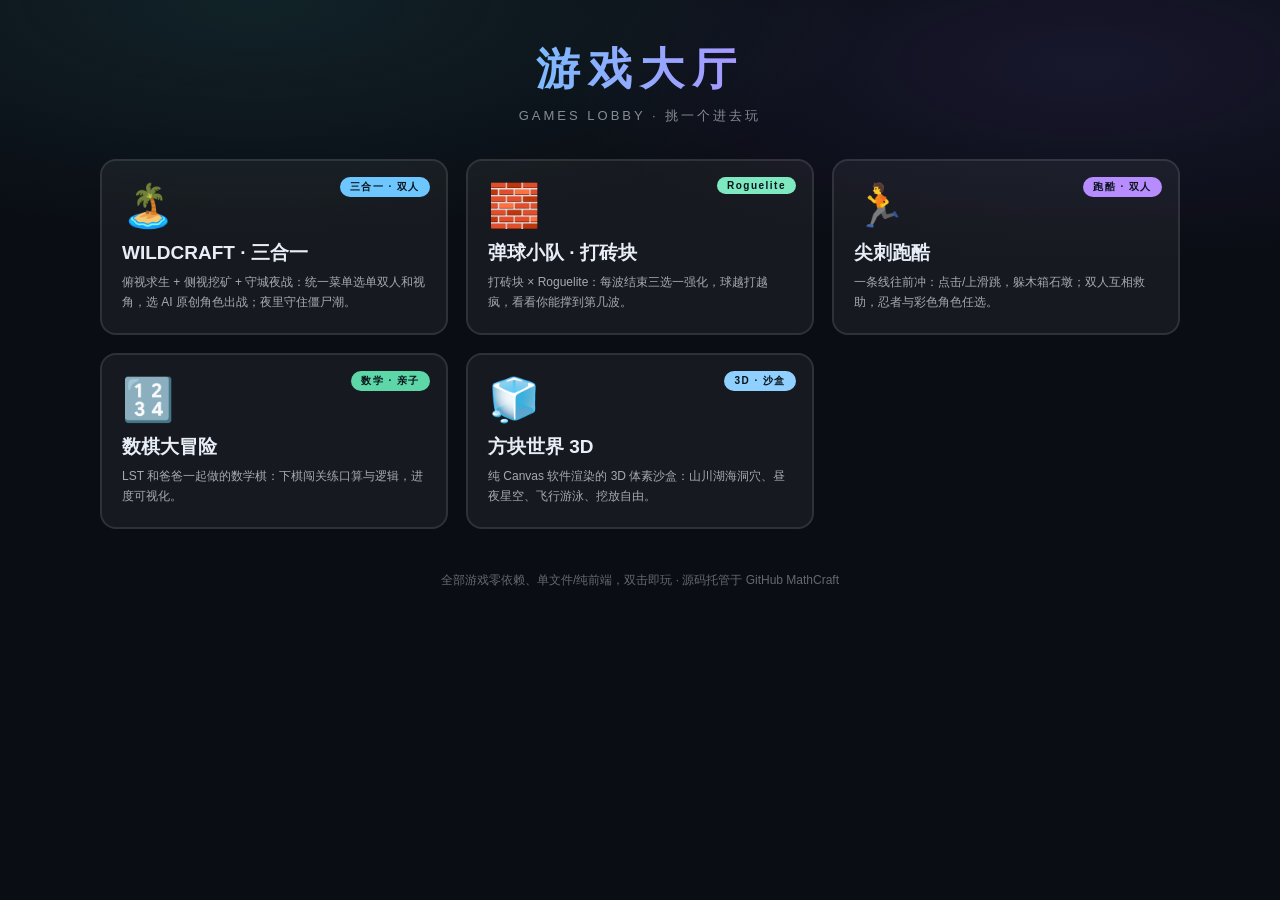
==== commit ac3b3343: "WILDCRAFT 三合一：俯视求生 + 侧视挖矿 + 守城夜战，版权安全改造 - 统一开始菜单：选单双人 → 选俯视/侧视 → 选角色，iframe 驻留切换 - castle-squad 守城机制" ====
--- a/index.html
+++ b/index.html
@@ -49,23 +49,11 @@
     <p>GAMES LOBBY · 挑一个进去玩</p>
   </header>
   <div class="grid">
-    <a class="card" style="--c:#6ec6ff" href="wildcraft/index.html#top">
-      <span class="tag">双人 · 开放世界</span>
+    <a class="card" style="--c:#6ec6ff" href="wildcraft/index.html">
+      <span class="tag">三合一 · 双人</span>
       <div class="ico">🏝️</div>
-      <h3>WILDCRAFT · 俯视求生</h3>
-      <p>天空岛开放世界：采集合成建家、打怪收服、迷宫机关、载具与异空间，双人同屏合作。</p>
-    </a>
-    <a class="card" style="--c:#ffd479" href="wildcraft/index.html#mine">
-      <span class="tag">四视角 · 生存</span>
-      <div class="ico">⛏️</div>
-      <h3>WILDCRAFT · 挖矿建造</h3>
-      <p>2D 方块世界：挖矿放置、背包合成、枪械射击、夜晚怪潮；侧面/第一人称/俯视/仰视四视角。</p>
-    </a>
-    <a class="card" style="--c:#ff8f6b" href="castle-squad/index.html">
-      <span class="tag">双人 · 射击</span>
-      <div class="ico">🏰</div>
-      <h3>城堡小队 · 守城射击</h3>
-      <p>开局一座城堡：随地捡枪、招募机器人队友、双人合作推积分，守住阵地打机器人潮。</p>
+      <h3>WILDCRAFT · 三合一</h3>
+      <p>俯视求生 + 侧视挖矿 + 守城夜战：统一菜单选单双人和视角，选 AI 原创角色出战；夜里守住僵尸潮。</p>
     </a>
     <a class="card" style="--c:#7ee8c0" href="bounce-squad/index.html">
       <span class="tag">Roguelite</span>
